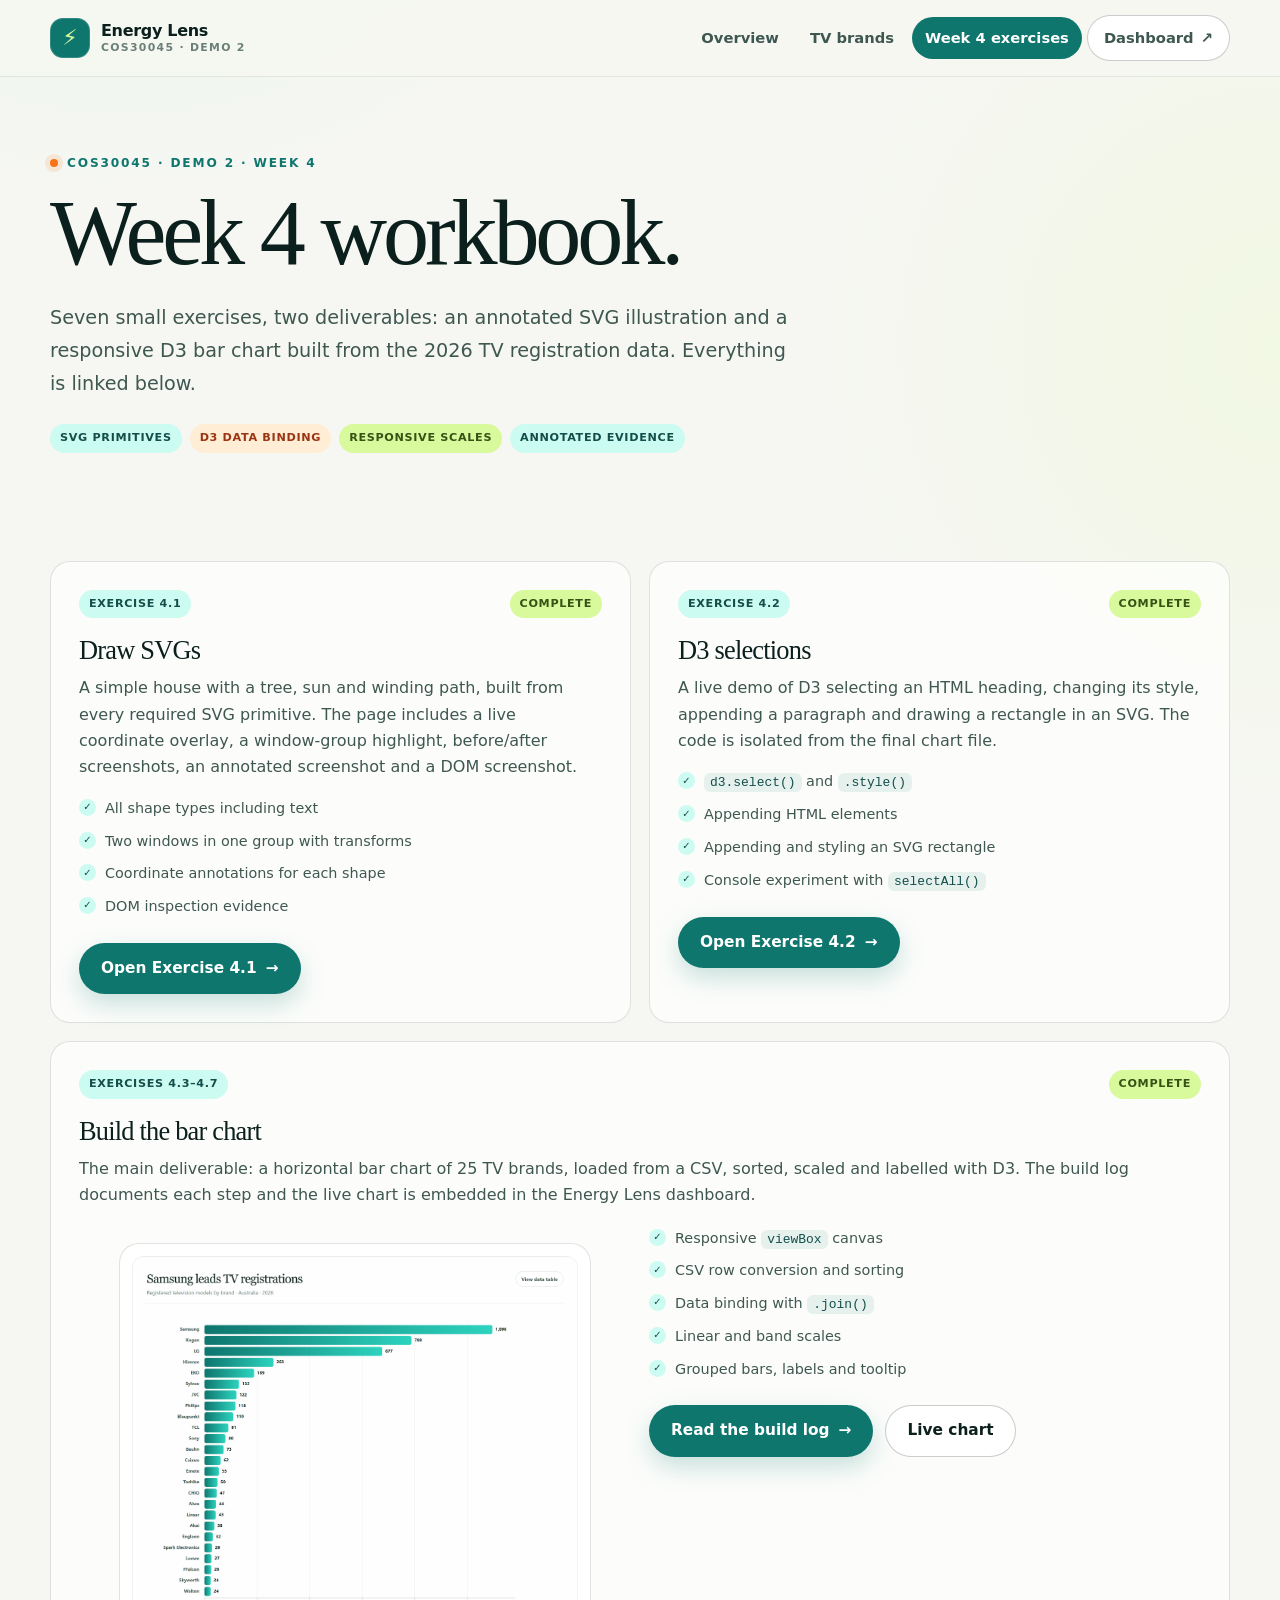
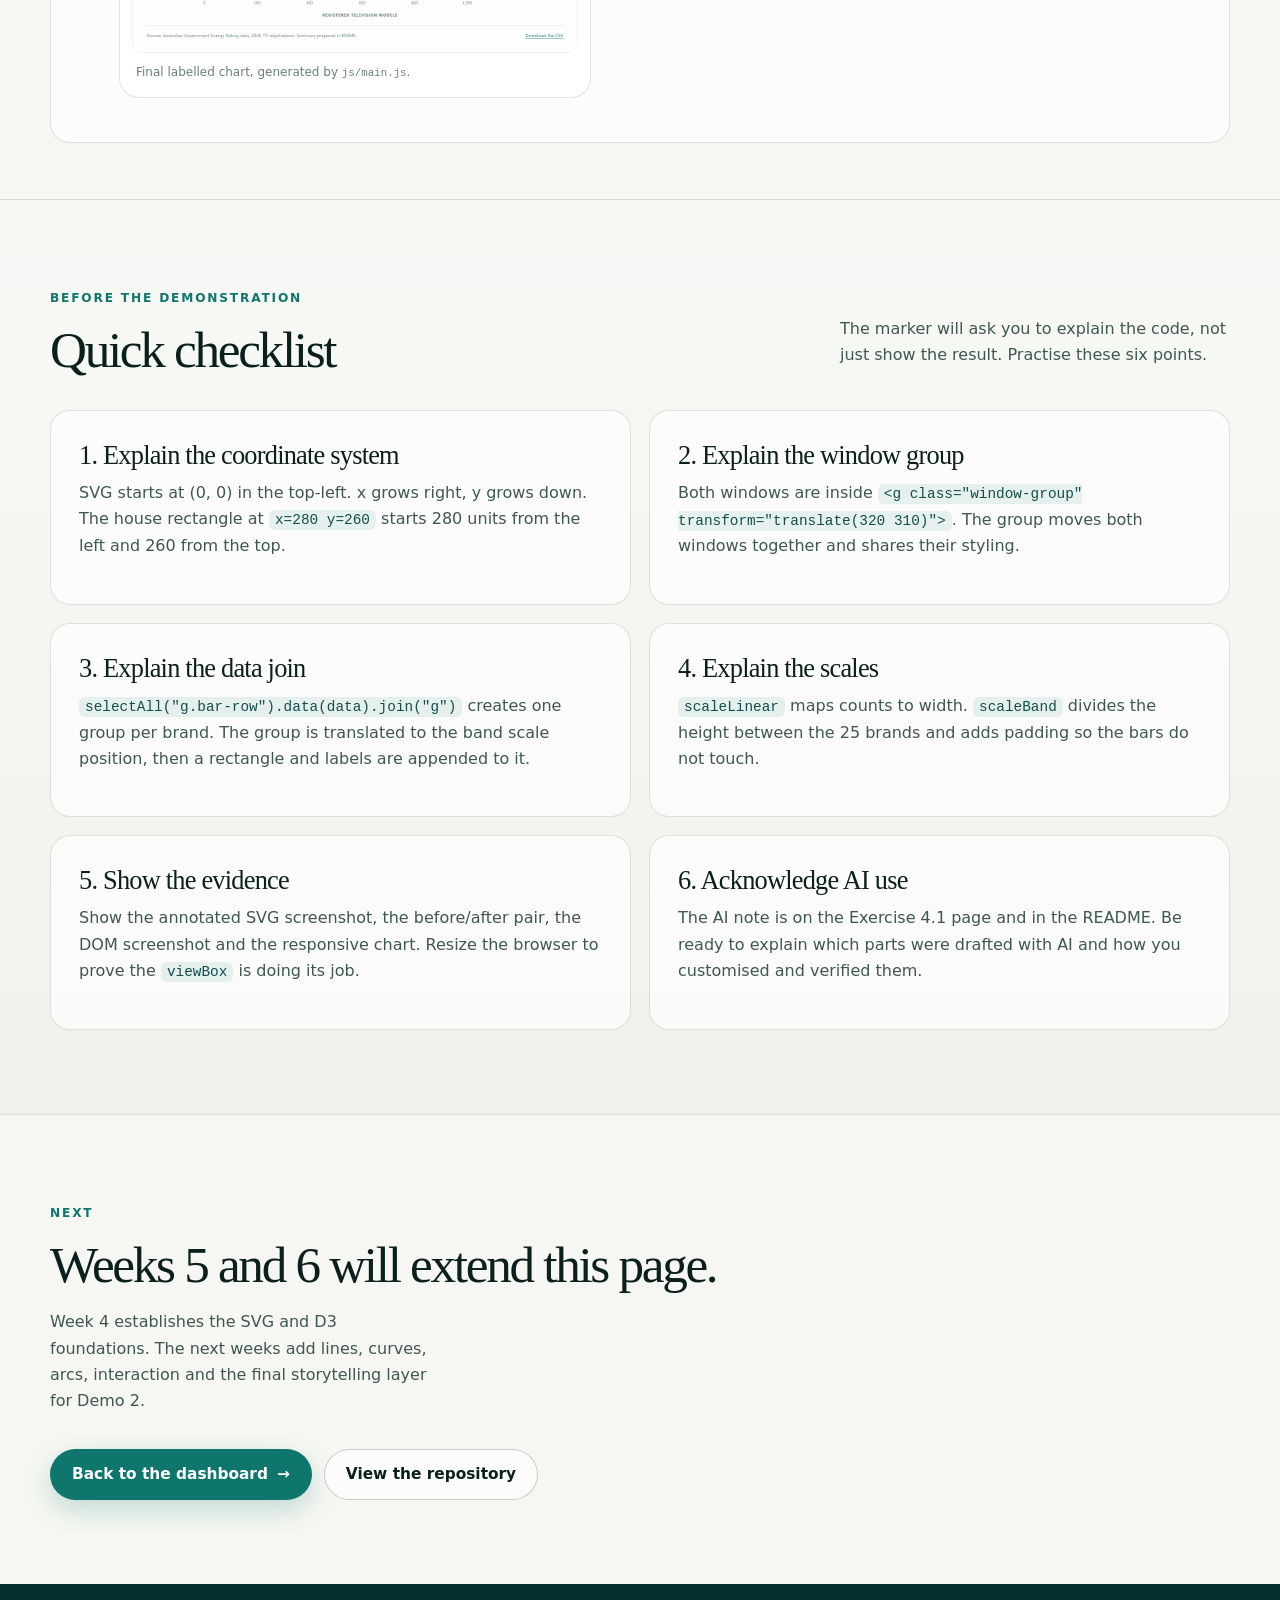
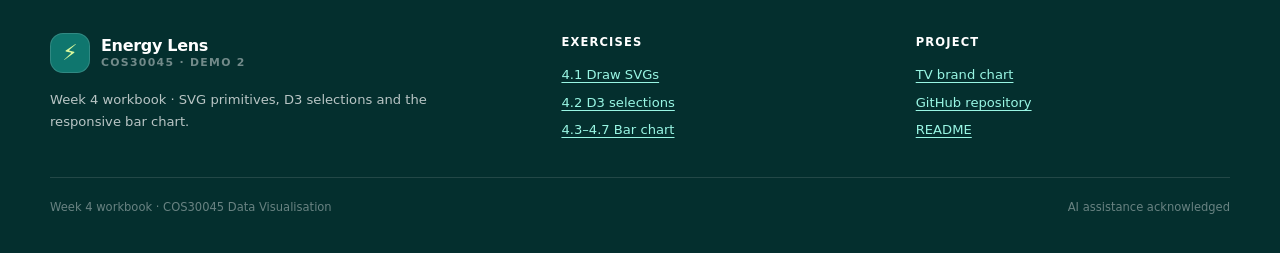
==== exercises/index.html @ c4603242 "Add dashboard, Week 4 workbook hub and documentation" ====
<!DOCTYPE html>
<html lang="en">
<head>
  <meta charset="UTF-8">
  <meta name="viewport" content="width=device-width, initial-scale=1.0">
  <meta name="description" content="Week 4 workbook for COS30045 Demo 2 — SVG drawing, D3 selections, data loading, scales and labels.">
  <title>Week 4 workbook | Energy Lens</title>
  <link rel="stylesheet" href="../style.css">
  <link rel="icon" href="../assets/favicon.svg" type="image/svg+xml">
</head>
<body>
  <a class="skip-link" href="#main">Skip to content</a>

  <header class="site-header">
    <div class="container nav">
      <a class="brand" href="../index.html" aria-label="Energy Lens home">
        <span class="brand-mark" aria-hidden="true">⚡</span>
        <span>
          <span class="brand-name">Energy Lens</span>
          <span class="brand-sub">COS30045 · Demo 2</span>
        </span>
      </a>
      <nav class="nav-links" aria-label="Primary navigation">
        <a href="../index.html#overview">Overview</a>
        <a href="../index.html#brand-chart">TV brands</a>
        <a href="index.html" aria-current="page">Week 4 exercises</a>
        <a class="nav-cta" href="../index.html">Dashboard <span aria-hidden="true">↗</span></a>
      </nav>
    </div>
  </header>

  <main id="main">
    <section class="hub-hero">
      <div class="container">
        <p class="eyebrow"><span class="pulse-dot" aria-hidden="true"></span> COS30045 · Demo 2 · Week 4</p>
        <h1>Week 4 workbook.</h1>
        <p class="lede">
          Seven small exercises, two deliverables: an annotated SVG illustration and a responsive D3
          bar chart built from the 2026 TV registration data. Everything is linked below.
        </p>
        <div class="exercise-meta">
          <span class="tag">SVG primitives</span>
          <span class="tag tag--orange">D3 data binding</span>
          <span class="tag tag--lime">Responsive scales</span>
          <span class="tag">Annotated evidence</span>
        </div>
      </div>
    </section>

    <section class="section-tight">
      <div class="container">
        <div class="hub-grid">
          <article class="hub-card">
            <div class="svg-toolbar" style="margin-bottom: 16px;">
              <span class="tag">Exercise 4.1</span>
              <span class="tag tag--lime">Complete</span>
            </div>
            <h3>Draw SVGs</h3>
            <p>
              A simple house with a tree, sun and winding path, built from every required SVG
              primitive. The page includes a live coordinate overlay, a window-group highlight,
              before/after screenshots, an annotated screenshot and a DOM screenshot.
            </p>
            <ul class="checklist">
              <li>All shape types including text</li>
              <li>Two windows in one group with transforms</li>
              <li>Coordinate annotations for each shape</li>
              <li>DOM inspection evidence</li>
            </ul>
            <div class="hero-actions" style="margin-top: 24px;">
              <a class="button button-primary" href="exercise-4.1.html">Open Exercise 4.1 <span aria-hidden="true">→</span></a>
            </div>
          </article>

          <article class="hub-card">
            <div class="svg-toolbar" style="margin-bottom: 16px;">
              <span class="tag">Exercise 4.2</span>
              <span class="tag tag--lime">Complete</span>
            </div>
            <h3>D3 selections</h3>
            <p>
              A live demo of D3 selecting an HTML heading, changing its style, appending a paragraph
              and drawing a rectangle in an SVG. The code is isolated from the final chart file.
            </p>
            <ul class="checklist">
              <li><code>d3.select()</code> and <code>.style()</code></li>
              <li>Appending HTML elements</li>
              <li>Appending and styling an SVG rectangle</li>
              <li>Console experiment with <code>selectAll()</code></li>
            </ul>
            <div class="hero-actions" style="margin-top: 24px;">
              <a class="button button-primary" href="exercise-4.2.html">Open Exercise 4.2 <span aria-hidden="true">→</span></a>
            </div>
          </article>

          <article class="hub-card" style="grid-column: 1 / -1;">
            <div class="svg-toolbar" style="margin-bottom: 16px;">
              <span class="tag">Exercises 4.3–4.7</span>
              <span class="tag tag--lime">Complete</span>
            </div>
            <h3>Build the bar chart</h3>
            <p>
              The main deliverable: a horizontal bar chart of 25 TV brands, loaded from a CSV,
              sorted, scaled and labelled with D3. The build log documents each step and the live
              chart is embedded in the Energy Lens dashboard.
            </p>
            <div class="image-grid" style="margin-top: 18px;">
              <figure class="image-card">
                <img src="../images/chart-final.png"
                     alt="Final horizontal bar chart of registered TV models by brand.">
                <figcaption>Final labelled chart, generated by <code>js/main.js</code>.</figcaption>
              </figure>
              <div>
                <ul class="checklist">
                  <li>Responsive <code>viewBox</code> canvas</li>
                  <li>CSV row conversion and sorting</li>
                  <li>Data binding with <code>.join()</code></li>
                  <li>Linear and band scales</li>
                  <li>Grouped bars, labels and tooltip</li>
                </ul>
                <div class="hero-actions" style="margin-top: 24px;">
                  <a class="button button-primary" href="exercise-4.3-4.7.html">Read the build log <span aria-hidden="true">→</span></a>
                  <a class="button button-ghost" href="../index.html#brand-chart">Live chart</a>
                </div>
              </div>
            </div>
          </article>
        </div>
      </div>
    </section>

    <section class="section section-alt">
      <div class="container">
        <div class="section-heading">
          <div>
            <p class="section-kicker">Before the demonstration</p>
            <h2>Quick checklist</h2>
          </div>
          <p class="section-lede">
            The marker will ask you to explain the code, not just show the result. Practise these
            six points.
          </p>
        </div>
        <div class="hub-grid">
          <article class="hub-card">
            <h3>1. Explain the coordinate system</h3>
            <p>
              SVG starts at (0, 0) in the top-left. x grows right, y grows down. The house rectangle
              at <code>x=280 y=260</code> starts 280 units from the left and 260 from the top.
            </p>
          </article>
          <article class="hub-card">
            <h3>2. Explain the window group</h3>
            <p>
              Both windows are inside <code>&lt;g class="window-group" transform="translate(320 310)"&gt;</code>.
              The group moves both windows together and shares their styling.
            </p>
          </article>
          <article class="hub-card">
            <h3>3. Explain the data join</h3>
            <p>
              <code>selectAll("g.bar-row").data(data).join("g")</code> creates one group per brand.
              The group is translated to the band scale position, then a rectangle and labels are
              appended to it.
            </p>
          </article>
          <article class="hub-card">
            <h3>4. Explain the scales</h3>
            <p>
              <code>scaleLinear</code> maps counts to width. <code>scaleBand</code> divides the
              height between the 25 brands and adds padding so the bars do not touch.
            </p>
          </article>
          <article class="hub-card">
            <h3>5. Show the evidence</h3>
            <p>
              Show the annotated SVG screenshot, the before/after pair, the DOM screenshot and the
              responsive chart. Resize the browser to prove the <code>viewBox</code> is doing its job.
            </p>
          </article>
          <article class="hub-card">
            <h3>6. Acknowledge AI use</h3>
            <p>
              The AI note is on the Exercise 4.1 page and in the README. Be ready to explain which
              parts were drafted with AI and how you customised and verified them.
            </p>
          </article>
        </div>
      </div>
    </section>

    <section class="section">
      <div class="container">
        <div class="section-heading section-heading--stack">
          <div>
            <p class="section-kicker">Next</p>
            <h2>Weeks 5 and 6 will extend this page.</h2>
          </div>
          <p class="section-lede">
            Week 4 establishes the SVG and D3 foundations. The next weeks add lines, curves, arcs,
            interaction and the final storytelling layer for Demo 2.
          </p>
        </div>
        <div class="hero-actions">
          <a class="button button-primary" href="../index.html">Back to the dashboard <span aria-hidden="true">→</span></a>
          <a class="button button-ghost" href="https://github.com/hung7405/COS30045-Data-Viz-demo-2" target="_blank" rel="noreferrer">View the repository</a>
        </div>
      </div>
    </section>
  </main>

  <footer class="site-footer">
    <div class="container">
      <div class="footer-grid">
        <div>
          <a class="brand" href="../index.html">
            <span class="brand-mark" aria-hidden="true">⚡</span>
            <span>
              <span class="brand-name">Energy Lens</span>
              <span class="brand-sub">COS30045 · Demo 2</span>
            </span>
          </a>
          <p>Week 4 workbook · SVG primitives, D3 selections and the responsive bar chart.</p>
        </div>
        <div>
          <h4>Exercises</h4>
          <ul>
            <li><a href="exercise-4.1.html">4.1 Draw SVGs</a></li>
            <li><a href="exercise-4.2.html">4.2 D3 selections</a></li>
            <li><a href="exercise-4.3-4.7.html">4.3–4.7 Bar chart</a></li>
          </ul>
        </div>
        <div>
          <h4>Project</h4>
          <ul>
            <li><a href="../index.html#brand-chart">TV brand chart</a></li>
            <li><a href="https://github.com/hung7405/COS30045-Data-Viz-demo-2" target="_blank" rel="noreferrer">GitHub repository</a></li>
            <li><a href="../README.md">README</a></li>
          </ul>
        </div>
      </div>
      <div class="footer-bottom">
        <span>Week 4 workbook · COS30045 Data Visualisation</span>
        <span>AI assistance acknowledged</span>
      </div>
    </div>
  </footer>
</body>
</html>
---- style.css ----
/* ============================================================
   COS30045 Data Visualisation — Demo 2
   Shared styles for the Energy Lens site and Week 4 exercises
   ============================================================ */

:root {
  --ink: #0b1f1c;
  --ink-soft: #3f5751;
  --ink-faint: #6b7f79;
  --paper: #f6f7f2;
  --paper-deep: #ecefe6;
  --white: #ffffff;
  --teal-950: #042f2e;
  --teal-900: #134e4a;
  --teal-700: #0f766e;
  --teal-500: #14b8a6;
  --teal-200: #99f6e4;
  --teal-100: #ccfbf1;
  --lime: #d9f99d;
  --lime-deep: #a3e635;
  --orange: #f97316;
  --orange-soft: #ffedd5;
  --sky: #e0f2fe;
  --line: rgba(11, 31, 28, 0.12);
  --line-strong: rgba(11, 31, 28, 0.22);
  --shadow-sm: 0 1px 2px rgba(11, 31, 28, 0.05);
  --shadow-md: 0 14px 40px rgba(11, 31, 28, 0.09);
  --shadow-lg: 0 30px 80px rgba(11, 31, 28, 0.13);
  --radius-sm: 12px;
  --radius-md: 20px;
  --radius-lg: 30px;
  --font-sans: "Segoe UI Variable", "Segoe UI", system-ui, -apple-system, BlinkMacSystemFont, Arial, sans-serif;
  --font-display: Georgia, "Times New Roman", serif;
  --font-mono: "Cascadia Code", "SFMono-Regular", Consolas, "Liberation Mono", monospace;
  --max-width: 1180px;
}

*,
*::before,
*::after {
  box-sizing: border-box;
}

html {
  scroll-behavior: smooth;
  scroll-padding-top: 92px;
}

body {
  margin: 0;
  background:
    radial-gradient(circle at 10% -10%, rgba(20, 184, 166, 0.09), transparent 34rem),
    radial-gradient(circle at 100% 10%, rgba(217, 249, 157, 0.18), transparent 28rem),
    var(--paper);
  color: var(--ink);
  font-family: var(--font-sans);
  font-size: 16px;
  line-height: 1.65;
  -webkit-font-smoothing: antialiased;
  text-rendering: optimizeLegibility;
}

img,
svg {
  max-width: 100%;
}

img {
  height: auto;
}

a {
  color: var(--teal-700);
  text-decoration-thickness: 1px;
  text-underline-offset: 3px;
}

a:hover {
  color: var(--teal-900);
}

button,
input,
select {
  font: inherit;
}

:focus-visible {
  outline: 3px solid var(--orange);
  outline-offset: 3px;
}

.container {
  width: min(var(--max-width), calc(100% - 40px));
  margin-inline: auto;
}

.skip-link {
  position: absolute;
  top: -100px;
  left: 16px;
  z-index: 200;
  padding: 10px 16px;
  border-radius: 999px;
  background: var(--ink);
  color: var(--white);
  text-decoration: none;
}

.skip-link:focus {
  top: 16px;
  color: var(--white);
}

/* ------------------------------------------------------------
   Header and navigation
   ------------------------------------------------------------ */

.site-header {
  position: sticky;
  top: 0;
  z-index: 100;
  border-bottom: 1px solid rgba(11, 31, 28, 0.08);
  background: rgba(246, 247, 242, 0.86);
  backdrop-filter: blur(16px);
  -webkit-backdrop-filter: blur(16px);
}

.nav {
  display: flex;
  min-height: 76px;
  align-items: center;
  justify-content: space-between;
  gap: 24px;
}

.brand {
  display: inline-flex;
  align-items: center;
  gap: 11px;
  color: var(--ink);
  text-decoration: none;
  line-height: 1.05;
}

.brand-mark {
  display: grid;
  width: 40px;
  height: 40px;
  place-items: center;
  border-radius: 13px;
  background: var(--teal-700);
  color: var(--lime);
  font-size: 22px;
  box-shadow: inset 0 0 0 1px rgba(255, 255, 255, 0.14);
}

.brand-name {
  display: block;
  font-weight: 750;
  letter-spacing: -0.02em;
}

.brand-sub {
  display: block;
  margin-top: 2px;
  color: var(--ink-faint);
  font-size: 0.68rem;
  font-weight: 600;
  letter-spacing: 0.12em;
  text-transform: uppercase;
}

.nav-links {
  display: flex;
  align-items: center;
  gap: 5px;
}

.nav-links a {
  padding: 9px 13px;
  border-radius: 999px;
  color: var(--ink-soft);
  font-size: 0.92rem;
  font-weight: 600;
  text-decoration: none;
  transition: background 160ms ease, color 160ms ease;
}

.nav-links a:hover {
  background: rgba(15, 118, 110, 0.08);
  color: var(--teal-900);
}

.nav-links a[aria-current="page"] {
  background: var(--teal-700);
  color: var(--white);
}

.nav-cta {
  display: inline-flex;
  align-items: center;
  gap: 7px;
  padding: 10px 16px !important;
  border: 1px solid var(--line-strong);
  background: var(--white);
}

/* ------------------------------------------------------------
   Typography and shared blocks
   ------------------------------------------------------------ */

.eyebrow,
.section-kicker {
  display: inline-flex;
  align-items: center;
  gap: 9px;
  margin: 0 0 16px;
  color: var(--teal-700);
  font-size: 0.76rem;
  font-weight: 800;
  letter-spacing: 0.15em;
  text-transform: uppercase;
}

.pulse-dot {
  width: 8px;
  height: 8px;
  border-radius: 999px;
  background: var(--orange);
  box-shadow: 0 0 0 5px rgba(249, 115, 22, 0.13);
}

h1,
h2,
h3,
h4,
p {
  margin-top: 0;
}

h1,
h2 {
  font-family: var(--font-display);
  font-weight: 500;
  letter-spacing: -0.045em;
}

h1 {
  margin-bottom: 24px;
  font-size: clamp(3rem, 7.2vw, 6.15rem);
  line-height: 0.97;
}

h1 em {
  color: var(--teal-700);
  font-style: italic;
}

h2 {
  margin-bottom: 18px;
  font-size: clamp(2rem, 4vw, 3.45rem);
  line-height: 1.02;
}

h3 {
  margin-bottom: 8px;
  font-size: 1.24rem;
  line-height: 1.25;
  letter-spacing: -0.02em;
}

.lede {
  max-width: 62ch;
  color: var(--ink-soft);
  font-size: clamp(1.05rem, 1.5vw, 1.22rem);
  line-height: 1.7;
}

.muted {
  color: var(--ink-faint);
}

.section {
  padding: 84px 0;
}

.section-tight {
  padding: 56px 0;
}

.section-alt {
  border-block: 1px solid var(--line);
  background:
    linear-gradient(180deg, rgba(255, 255, 255, 0.62), rgba(255, 255, 255, 0.18)),
    var(--paper-deep);
}

.section-heading {
  display: flex;
  align-items: end;
  justify-content: space-between;
  gap: 40px;
  margin-bottom: 34px;
}

.section-heading h2 {
  max-width: 780px;
  margin-bottom: 0;
}

.section-heading .section-lede {
  max-width: 390px;
  margin: 0 0 7px;
  color: var(--ink-soft);
}

.section-heading--stack {
  display: block;
}

.section-heading--stack .section-lede {
  margin-top: 18px;
}

/* ------------------------------------------------------------
   Buttons and chips
   ------------------------------------------------------------ */

.button {
  display: inline-flex;
  min-height: 48px;
  align-items: center;
  justify-content: center;
  gap: 9px;
  padding: 12px 21px;
  border: 1px solid transparent;
  border-radius: 999px;
  font-size: 0.96rem;
  font-weight: 750;
  text-decoration: none;
  transition: transform 160ms ease, box-shadow 160ms ease, background 160ms ease;
}

.button:hover {
  transform: translateY(-2px);
}

.button-primary {
  background: var(--teal-700);
  color: var(--white);
  box-shadow: 0 10px 26px rgba(15, 118, 110, 0.22);
}

.button-primary:hover {
  background: var(--teal-900);
  color: var(--white);
  box-shadow: 0 14px 32px rgba(15, 118, 110, 0.28);
}

.button-ghost {
  border-color: var(--line-strong);
  background: rgba(255, 255, 255, 0.7);
  color: var(--ink);
}

.button-ghost:hover {
  background: var(--white);
  color: var(--ink);
}

.chip-button {
  display: inline-flex;
  align-items: center;
  gap: 8px;
  padding: 9px 14px;
  border: 1px solid var(--line);
  border-radius: 999px;
  background: var(--white);
  color: var(--ink-soft);
  font-size: 0.82rem;
  font-weight: 750;
  cursor: pointer;
  transition: border-color 160ms ease, color 160ms ease, background 160ms ease;
}

.chip-button:hover {
  border-color: var(--teal-500);
  background: var(--teal-100);
  color: var(--teal-900);
}

.chip-button[aria-pressed="true"] {
  border-color: var(--teal-700);
  background: var(--teal-700);
  color: var(--white);
}

.tag {
  display: inline-flex;
  align-items: center;
  gap: 6px;
  padding: 5px 10px;
  border-radius: 999px;
  background: var(--teal-100);
  color: var(--teal-900);
  font-size: 0.7rem;
  font-weight: 800;
  letter-spacing: 0.06em;
  text-transform: uppercase;
}

.tag--orange {
  background: var(--orange-soft);
  color: #9a3412;
}

.tag--lime {
  background: var(--lime);
  color: #365314;
}

/* ------------------------------------------------------------
   Hero
   ------------------------------------------------------------ */

.hero {
  position: relative;
  overflow: hidden;
  padding: 88px 0 76px;
}

.hero::before {
  position: absolute;
  top: 44px;
  right: -120px;
  width: 430px;
  height: 430px;
  border: 1px solid rgba(15, 118, 110, 0.12);
  border-radius: 50%;
  content: "";
  pointer-events: none;
}

.hero::after {
  position: absolute;
  top: 120px;
  right: -20px;
  width: 230px;
  height: 230px;
  border: 1px solid rgba(249, 115, 22, 0.12);
  border-radius: 50%;
  content: "";
  pointer-events: none;
}

.hero-grid {
  position: relative;
  z-index: 1;
  display: grid;
  grid-template-columns: minmax(0, 1.28fr) minmax(300px, 0.72fr);
  align-items: center;
  gap: clamp(36px, 6vw, 88px);
}

.hero-copy {
  max-width: 640px;
  margin-bottom: 30px;
  color: var(--ink-soft);
  font-size: clamp(1.04rem, 1.5vw, 1.22rem);
  line-height: 1.72;
}

.hero-actions {
  display: flex;
  flex-wrap: wrap;
  gap: 12px;
}

.hero-note {
  margin: 22px 0 0;
  color: var(--ink-faint);
  font-size: 0.82rem;
}

.hero-card {
  position: relative;
  overflow: hidden;
  padding: 30px;
  border-radius: var(--radius-lg);
  background:
    radial-gradient(circle at 100% 0%, rgba(20, 184, 166, 0.22), transparent 55%),
    var(--teal-950);
  color: var(--white);
  box-shadow: var(--shadow-lg);
}

.hero-card::after {
  position: absolute;
  right: -40px;
  bottom: -70px;
  width: 190px;
  height: 190px;
  border: 1px solid rgba(217, 249, 157, 0.18);
  border-radius: 50%;
  content: "";
}

.hero-card-top {
  display: flex;
  align-items: center;
  justify-content: space-between;
  gap: 12px;
  color: rgba(255, 255, 255, 0.62);
  font-size: 0.74rem;
  font-weight: 750;
  letter-spacing: 0.08em;
  text-transform: uppercase;
}

.status-pill {
  display: inline-flex;
  align-items: center;
  gap: 6px;
  padding: 5px 9px;
  border: 1px solid rgba(217, 249, 157, 0.24);
  border-radius: 999px;
  background: rgba(217, 249, 157, 0.1);
  color: var(--lime);
  font-size: 0.62rem;
  letter-spacing: 0.08em;
  white-space: nowrap;
}

.status-pill::before {
  width: 5px;
  height: 5px;
  border-radius: 999px;
  background: var(--lime);
  content: "";
}

.hero-big-number {
  margin: 30px 0 4px;
  color: var(--lime);
  font-family: var(--font-display);
  font-size: clamp(4.3rem, 9vw, 6.4rem);
  font-weight: 500;
  letter-spacing: -0.06em;
  line-height: 0.9;
}

.hero-card p {
  max-width: 30ch;
  margin-bottom: 28px;
  color: rgba(255, 255, 255, 0.72);
}

.mini-stats {
  position: relative;
  z-index: 1;
  display: grid;
  grid-template-columns: repeat(3, 1fr);
  gap: 12px;
  padding-top: 22px;
  border-top: 1px solid rgba(255, 255, 255, 0.14);
}

.mini-stats span {
  display: block;
  color: var(--white);
  font-size: 1.1rem;
  font-weight: 800;
  letter-spacing: -0.03em;
}

.mini-stats small {
  display: block;
  margin-top: 2px;
  color: rgba(255, 255, 255, 0.55);
  font-size: 0.67rem;
  line-height: 1.35;
}

/* ------------------------------------------------------------
   Chart
   ------------------------------------------------------------ */

.chart-card {
  position: relative;
  margin: 0;
  padding: clamp(18px, 3vw, 34px);
  border: 1px solid var(--line);
  border-radius: var(--radius-lg);
  background: rgba(255, 255, 255, 0.82);
  box-shadow: var(--shadow-md);
}

.chart-header {
  display: flex;
  align-items: start;
  justify-content: space-between;
  gap: 24px;
  margin-bottom: 8px;
  padding: 4px 4px 18px;
  border-bottom: 1px solid var(--line);
}

.chart-header h3 {
  margin-bottom: 5px;
  font-family: var(--font-display);
  font-size: clamp(1.45rem, 2.3vw, 2rem);
  font-weight: 500;
  letter-spacing: -0.035em;
}

.chart-header p {
  margin: 0;
  color: var(--ink-faint);
  font-size: 0.86rem;
}

.chart-actions {
  display: flex;
  flex-wrap: wrap;
  justify-content: end;
  gap: 8px;
}

.responsive-svg-container {
  width: 100%;
  max-width: 1200px;
  margin-inline: auto;
}

#chart-container {
  position: relative;
  min-height: 320px;
  padding-top: 6px;
}

#bar-chart {
  display: block;
  width: 100%;
  height: auto;
  overflow: visible;
}

.chart-loading {
  display: grid;
  min-height: 360px;
  place-items: center;
  color: var(--ink-faint);
  font-size: 0.92rem;
}

.chart-loading::before {
  width: 28px;
  height: 28px;
  margin-bottom: 12px;
  border: 2px solid var(--teal-100);
  border-top-color: var(--teal-700);
  border-radius: 50%;
  content: "";
  animation: spin 800ms linear infinite;
}

.chart-error {
  padding: 24px;
  border: 1px solid #fecaca;
  border-radius: var(--radius-sm);
  background: #fef2f2;
  color: #991b1b;
}

@keyframes spin {
  to {
    transform: rotate(360deg);
  }
}

.chart-card figcaption {
  display: flex;
  flex-wrap: wrap;
  justify-content: space-between;
  gap: 8px 24px;
  margin-top: 4px;
  padding: 16px 4px 2px;
  border-top: 1px solid var(--line);
  color: var(--ink-faint);
  font-size: 0.76rem;
}

.chart-tooltip {
  position: absolute;
  z-index: 20;
  max-width: 230px;
  padding: 10px 12px;
  border: 1px solid rgba(11, 31, 28, 0.08);
  border-radius: 10px;
  background: var(--ink);
  color: var(--white);
  box-shadow: var(--shadow-md);
  font-size: 0.78rem;
  line-height: 1.45;
  opacity: 0;
  pointer-events: none;
  transform: translateY(-6px);
  transition: opacity 120ms ease, transform 120ms ease;
}

.chart-tooltip.is-visible {
  opacity: 1;
  transform: translateY(0);
}

.chart-tooltip strong {
  color: var(--lime);
}

/* D3-generated SVG styles */

.axis text {
  fill: var(--ink-faint);
  font-family: var(--font-sans);
  font-size: 11px;
}

.axis .domain {
  stroke: var(--line-strong);
}

.axis .tick line {
  stroke: var(--line-strong);
}

.grid line {
  stroke: rgba(11, 31, 28, 0.08);
  shape-rendering: crispEdges;
}

.grid .domain {
  display: none;
}

.axis-label {
  fill: var(--ink-faint);
  font-family: var(--font-sans);
  font-size: 11px;
  font-weight: 700;
  letter-spacing: 0.08em;
  text-transform: uppercase;
}

.bar-row .bar {
  fill: url(#barGradient);
  transition: opacity 160ms ease, filter 160ms ease;
}

.bar-row .bar:hover,
.bar-row.is-active .bar {
  filter: brightness(1.12) saturate(1.08);
}

.bar-row .bar-label {
  fill: var(--ink-soft);
  font-family: var(--font-sans);
  font-size: 12px;
  font-weight: 650;
}

.bar-row .bar-value {
  fill: var(--ink);
  font-family: var(--font-sans);
  font-size: 11.5px;
  font-weight: 750;
}

.bar-row.is-active .bar-label,
.bar-row.is-active .bar-value {
  fill: var(--teal-900);
}

/* Data table */

.data-table-wrap {
  margin-top: 18px;
  padding: 4px;
  border-top: 1px solid var(--line);
}

.data-table-wrap h4 {
  margin: 16px 4px 10px;
  font-size: 0.85rem;
  letter-spacing: 0.06em;
  text-transform: uppercase;
}

.table-scroll {
  overflow-x: auto;
}

.data-table {
  width: 100%;
  border-collapse: collapse;
  font-size: 0.85rem;
}

.data-table th,
.data-table td {
  padding: 9px 12px;
  border-bottom: 1px solid var(--line);
  text-align: left;
  white-space: nowrap;
}

.data-table th {
  color: var(--ink-faint);
  font-size: 0.7rem;
  letter-spacing: 0.08em;
  text-transform: uppercase;
}

.data-table td:nth-child(2),
.data-table td:nth-child(3),
.data-table th:nth-child(2),
.data-table th:nth-child(3) {
  text-align: right;
}

.data-table tbody tr:hover {
  background: rgba(20, 184, 166, 0.06);
}

/* Insight cards */

.insight-grid {
  display: grid;
  grid-template-columns: repeat(3, 1fr);
  gap: 16px;
  margin-top: 22px;
}

.insight-card {
  padding: 22px;
  border: 1px solid var(--line);
  border-radius: var(--radius-md);
  background: rgba(255, 255, 255, 0.58);
}

.insight-card .insight-number {
  display: block;
  margin-bottom: 8px;
  color: var(--teal-700);
  font-family: var(--font-display);
  font-size: 2rem;
  letter-spacing: -0.05em;
  line-height: 1;
}

.insight-card p {
  margin: 0;
  color: var(--ink-soft);
  font-size: 0.9rem;
}

.insight-card strong {
  color: var(--ink);
}

/* ------------------------------------------------------------
   Method
   ------------------------------------------------------------ */

.method-grid {
  display: grid;
  grid-template-columns: minmax(0, 0.95fr) minmax(0, 1.05fr);
  align-items: start;
  gap: clamp(34px, 6vw, 80px);
}

.process-list {
  margin: 28px 0 0;
  padding: 0;
  list-style: none;
  counter-reset: process;
}

.process-list li {
  position: relative;
  padding: 0 0 22px 48px;
  color: var(--ink-soft);
  counter-increment: process;
}

.process-list li::before {
  position: absolute;
  top: 0;
  left: 0;
  display: grid;
  width: 32px;
  height: 32px;
  place-items: center;
  border: 1px solid rgba(15, 118, 110, 0.2);
  border-radius: 999px;
  background: var(--white);
  color: var(--teal-700);
  content: counter(process, decimal-leading-zero);
  font-size: 0.66rem;
  font-weight: 800;
}

.process-list li::after {
  position: absolute;
  top: 36px;
  bottom: 6px;
  left: 15px;
  width: 1px;
  background: var(--line);
  content: "";
}

.process-list li:last-child {
  padding-bottom: 0;
}

.process-list li:last-child::after {
  display: none;
}

.process-list strong {
  display: block;
  margin-bottom: 2px;
  color: var(--ink);
}

.code-card {
  overflow: hidden;
  border: 1px solid rgba(11, 31, 28, 0.14);
  border-radius: var(--radius-md);
  background: #0a201d;
  box-shadow: var(--shadow-md);
}

.code-card-top {
  display: flex;
  align-items: center;
  justify-content: space-between;
  gap: 12px;
  padding: 12px 16px;
  border-bottom: 1px solid rgba(255, 255, 255, 0.08);
  color: rgba(255, 255, 255, 0.52);
  font-size: 0.68rem;
  font-weight: 700;
  letter-spacing: 0.09em;
  text-transform: uppercase;
}

.code-dots {
  display: inline-flex;
  gap: 5px;
}

.code-dots i {
  width: 7px;
  height: 7px;
  border-radius: 999px;
  background: rgba(255, 255, 255, 0.18);
}

.code-dots i:first-child {
  background: #fb7185;
}

.code-dots i:nth-child(2) {
  background: #fbbf24;
}

.code-dots i:nth-child(3) {
  background: #4ade80;
}

pre {
  margin: 0;
  overflow-x: auto;
  padding: 20px;
  color: #d7f5ea;
  font-family: var(--font-mono);
  font-size: 0.78rem;
  line-height: 1.7;
  tab-size: 2;
}

code {
  font-family: var(--font-mono);
  font-size: 0.9em;
}

p code,
li code,
td code {
  padding: 2px 6px;
  border-radius: 6px;
  background: rgba(15, 118, 110, 0.09);
  color: var(--teal-900);
}

.code-keyword {
  color: #f9a8d4;
}

.code-function {
  color: #fde68a;
}

.code-string {
  color: #bef264;
}

.code-comment {
  color: #7c9d94;
}

.code-number {
  color: #fdba74;
}

/* ------------------------------------------------------------
   Exercise cards
   ------------------------------------------------------------ */

.exercise-grid {
  display: grid;
  grid-template-columns: repeat(3, 1fr);
  gap: 18px;
}

.exercise-card {
  position: relative;
  display: flex;
  min-height: 100%;
  flex-direction: column;
  padding: 26px;
  border: 1px solid var(--line);
  border-radius: var(--radius-md);
  background: rgba(255, 255, 255, 0.66);
  text-decoration: none;
  transition: transform 180ms ease, box-shadow 180ms ease, border-color 180ms ease;
}

.exercise-card:hover {
  border-color: rgba(15, 118, 110, 0.32);
  box-shadow: var(--shadow-md);
  color: inherit;
  transform: translateY(-4px);
}

.exercise-card .exercise-number {
  display: inline-grid;
  width: 38px;
  height: 38px;
  margin-bottom: 22px;
  place-items: center;
  border-radius: 12px;
  background: var(--teal-100);
  color: var(--teal-900);
  font-family: var(--font-mono);
  font-size: 0.72rem;
  font-weight: 800;
}

.exercise-card h3 {
  margin-bottom: 8px;
  font-family: var(--font-display);
  font-size: 1.5rem;
  font-weight: 500;
  letter-spacing: -0.03em;
}

.exercise-card p {
  flex: 1;
  margin-bottom: 22px;
  color: var(--ink-soft);
  font-size: 0.9rem;
}

.exercise-card .card-link {
  display: inline-flex;
  align-items: center;
  gap: 7px;
  color: var(--teal-700);
  font-size: 0.84rem;
  font-weight: 800;
}

.exercise-card .card-link::after {
  content: "→";
  transition: transform 160ms ease;
}

.exercise-card:hover .card-link::after {
  transform: translateX(4px);
}

/* ------------------------------------------------------------
   Footer
   ------------------------------------------------------------ */

.site-footer {
  padding: 48px 0 36px;
  border-top: 1px solid var(--line);
  background: var(--teal-950);
  color: rgba(255, 255, 255, 0.72);
}

.footer-grid {
  display: grid;
  grid-template-columns: 1.2fr 0.8fr 0.8fr;
  gap: 40px;
}

.site-footer .brand {
  margin-bottom: 16px;
  color: var(--white);
}

.site-footer .brand-sub {
  color: rgba(255, 255, 255, 0.44);
}

.site-footer p {
  max-width: 46ch;
  margin-bottom: 0;
  font-size: 0.82rem;
}

.site-footer h4 {
  margin-bottom: 12px;
  color: var(--white);
  font-size: 0.72rem;
  letter-spacing: 0.1em;
  text-transform: uppercase;
}

.site-footer ul {
  margin: 0;
  padding: 0;
  list-style: none;
  font-size: 0.82rem;
}

.site-footer li + li {
  margin-top: 6px;
}

.site-footer a {
  color: var(--teal-200);
}

.site-footer a:hover {
  color: var(--lime);
}

.footer-bottom {
  display: flex;
  flex-wrap: wrap;
  justify-content: space-between;
  gap: 12px;
  margin-top: 36px;
  padding-top: 20px;
  border-top: 1px solid rgba(255, 255, 255, 0.12);
  color: rgba(255, 255, 255, 0.4);
  font-size: 0.72rem;
}

/* ------------------------------------------------------------
   Exercise page shared styles
   ------------------------------------------------------------ */

.exercise-hero {
  padding: 66px 0 48px;
}

.exercise-hero h1 {
  max-width: 900px;
  font-size: clamp(2.8rem, 6vw, 5.3rem);
}

.exercise-hero .lede {
  max-width: 760px;
}

.exercise-meta {
  display: flex;
  flex-wrap: wrap;
  gap: 8px;
  margin-top: 24px;
}

.exercise-layout {
  display: grid;
  grid-template-columns: minmax(0, 1fr) 270px;
  align-items: start;
  gap: 54px;
}

.exercise-content {
  min-width: 0;
}

.exercise-aside {
  position: sticky;
  top: 100px;
  padding: 22px;
  border: 1px solid var(--line);
  border-radius: var(--radius-md);
  background: rgba(255, 255, 255, 0.66);
}

.exercise-aside h3 {
  margin-bottom: 12px;
  font-size: 0.74rem;
  letter-spacing: 0.1em;
  text-transform: uppercase;
}

.exercise-aside ol {
  margin: 0;
  padding-left: 18px;
  color: var(--ink-soft);
  font-size: 0.82rem;
}

.exercise-aside li + li {
  margin-top: 8px;
}

.exercise-aside a {
  color: var(--ink-soft);
  text-decoration: none;
}

.exercise-aside a:hover {
  color: var(--teal-700);
}

.exercise-section {
  margin-bottom: 64px;
  scroll-margin-top: 100px;
}

.exercise-section > h2 {
  margin-bottom: 18px;
  font-size: clamp(1.7rem, 3vw, 2.45rem);
}

.exercise-section > h3 {
  margin-top: 32px;
}

.exercise-section p {
  max-width: 72ch;
  color: var(--ink-soft);
}

.step-label {
  display: inline-flex;
  align-items: center;
  gap: 8px;
  margin-bottom: 10px;
  color: var(--orange);
  font-size: 0.7rem;
  font-weight: 800;
  letter-spacing: 0.1em;
  text-transform: uppercase;
}

.note {
  padding: 18px 20px;
  border: 1px solid rgba(15, 118, 110, 0.2);
  border-left: 4px solid var(--teal-500);
  border-radius: 0 var(--radius-sm) var(--radius-sm) 0;
  background: rgba(204, 251, 241, 0.36);
  color: var(--ink-soft);
  font-size: 0.88rem;
}

.note strong {
  color: var(--ink);
}

.note--orange {
  border-color: rgba(249, 115, 22, 0.24);
  border-left-color: var(--orange);
  background: rgba(255, 237, 213, 0.42);
}

.svg-frame {
  position: relative;
  overflow: hidden;
  padding: 18px;
  border: 1px solid var(--line);
  border-radius: var(--radius-lg);
  background:
    linear-gradient(45deg, rgba(11, 31, 28, 0.025) 25%, transparent 25%, transparent 75%, rgba(11, 31, 28, 0.025) 75%),
    linear-gradient(45deg, rgba(11, 31, 28, 0.025) 25%, transparent 25%, transparent 75%, rgba(11, 31, 28, 0.025) 75%);
  background-position: 0 0, 10px 10px;
  background-size: 20px 20px;
  box-shadow: var(--shadow-md);
}

.svg-frame svg {
  display: block;
  width: 100%;
  height: auto;
  border-radius: calc(var(--radius-lg) - 12px);
}

.svg-toolbar {
  display: flex;
  flex-wrap: wrap;
  align-items: center;
  justify-content: space-between;
  gap: 12px;
  margin-bottom: 14px;
}

.svg-toolbar p {
  margin: 0;
  color: var(--ink-faint);
  font-size: 0.78rem;
}

.legend {
  display: flex;
  flex-wrap: wrap;
  gap: 7px;
  margin-top: 16px;
}

.legend span {
  padding: 5px 10px;
  border: 1px solid var(--line);
  border-radius: 999px;
  background: rgba(255, 255, 255, 0.7);
  color: var(--ink-soft);
  font-family: var(--font-mono);
  font-size: 0.68rem;
}

/* SVG house styles */

.house-svg {
  background: #e0f2fe;
}

.house-svg .window-pane {
  fill: #bae6fd;
  stroke: #7c2d12;
  stroke-width: 3;
}

.house-svg .window-mullion {
  stroke: #7c2d12;
  stroke-width: 2;
}

.house-svg .window-group {
  transition: filter 220ms ease;
}

.house-svg.show-window-highlight .window-group {
  filter: drop-shadow(0 0 8px rgba(249, 115, 22, 0.95));
}

.house-svg.show-window-highlight .window-pane {
  fill: #fde68a;
  stroke: #f97316;
  stroke-width: 5;
}

.house-svg .annotation-layer {
  display: none;
}

.house-svg.show-annotations .annotation-layer {
  display: inline;
}

.house-svg .coordinate-grid line {
  stroke: #0f766e;
  stroke-width: 0.8;
  stroke-dasharray: 4 6;
  opacity: 0.18;
}

.house-svg .coordinate-grid text {
  fill: #0f766e;
  font-family: var(--font-mono);
  font-size: 9px;
  opacity: 0.7;
}

.house-svg .callout-leader {
  fill: none;
  stroke: #ea580c;
  stroke-width: 1.5;
  stroke-dasharray: 4 3;
}

.house-svg .callout-point {
  fill: #f97316;
  stroke: #ffffff;
  stroke-width: 1.5;
}

.house-svg .callout-box {
  fill: rgba(255, 255, 255, 0.94);
  stroke: #0f766e;
  stroke-width: 1.1;
  rx: 5;
}

.house-svg .callout-text {
  fill: #0b1f1c;
  font-family: var(--font-mono);
  font-size: 10.5px;
}

.house-svg .callout-title {
  fill: #0f766e;
  font-family: var(--font-sans);
  font-size: 10px;
  font-weight: 800;
  letter-spacing: 0.06em;
  text-transform: uppercase;
}

.house-svg .callout-dash {
  fill: none;
  stroke: #0f766e;
  stroke-width: 1.2;
  stroke-dasharray: 6 4;
  opacity: 0.8;
}

.screenshot {
  display: block;
  width: 100%;
  margin: 0;
  border: 1px solid var(--line);
  border-radius: var(--radius-md);
  background: var(--white);
  box-shadow: var(--shadow-md);
}

.screenshot-caption {
  margin-top: 10px;
  color: var(--ink-faint);
  font-size: 0.76rem;
}

.image-grid {
  display: grid;
  grid-template-columns: repeat(2, minmax(0, 1fr));
  gap: 18px;
}

.image-card {
  padding: 12px;
  border: 1px solid var(--line);
  border-radius: var(--radius-md);
  background: rgba(255, 255, 255, 0.7);
}

.image-card img {
  display: block;
  width: 100%;
  border-radius: 12px;
}

.image-card figcaption {
  padding: 10px 4px 2px;
  color: var(--ink-faint);
  font-size: 0.75rem;
}

.shape-table {
  width: 100%;
  border-collapse: collapse;
  margin-top: 20px;
  font-size: 0.82rem;
}

.shape-table th,
.shape-table td {
  padding: 10px 12px;
  border-bottom: 1px solid var(--line);
  text-align: left;
  vertical-align: top;
}

.shape-table th {
  color: var(--ink-faint);
  font-size: 0.68rem;
  letter-spacing: 0.08em;
  text-transform: uppercase;
}

.shape-table td:first-child {
  color: var(--teal-900);
  font-family: var(--font-mono);
  font-size: 0.76rem;
  white-space: nowrap;
}

.shape-table code {
  padding: 0;
  background: none;
  font-size: 0.76rem;
}

/* Exercise 4.2 demo */

.demo-panel {
  padding: clamp(22px, 4vw, 38px);
  border: 1px solid var(--line);
  border-radius: var(--radius-lg);
  background: var(--white);
  box-shadow: var(--shadow-md);
}

.demo-panel h2 {
  margin-bottom: 12px;
  font-size: clamp(1.8rem, 3vw, 2.4rem);
}

.demo-panel p {
  color: var(--ink-soft);
}

.demo-container {
  margin: 24px 0;
  padding: 20px;
  border: 1px dashed var(--line-strong);
  border-radius: var(--radius-sm);
  background: var(--paper);
}

.demo-svg-wrap {
  overflow: hidden;
  border: 1px solid var(--line);
  border-radius: var(--radius-sm);
  background: #f8fafc;
}

.demo-svg-wrap svg {
  display: block;
  width: 100%;
  max-width: 620px;
  height: auto;
  margin-inline: auto;
}

/* Week 4 hub */

.hub-hero {
  padding: 72px 0 52px;
}

.hub-hero h1 {
  max-width: 900px;
}

.hub-grid {
  display: grid;
  grid-template-columns: repeat(2, minmax(0, 1fr));
  gap: 18px;
}

.hub-card {
  padding: 28px;
  border: 1px solid var(--line);
  border-radius: var(--radius-md);
  background: rgba(255, 255, 255, 0.68);
}

.hub-card h3 {
  font-family: var(--font-display);
  font-size: 1.65rem;
  font-weight: 500;
  letter-spacing: -0.03em;
}

.hub-card p {
  color: var(--ink-soft);
}

.checklist {
  margin: 0;
  padding: 0;
  list-style: none;
}

.checklist li {
  position: relative;
  padding-left: 26px;
  color: var(--ink-soft);
  font-size: 0.9rem;
}

.checklist li + li {
  margin-top: 9px;
}

.checklist li::before {
  position: absolute;
  top: 2px;
  left: 0;
  display: grid;
  width: 17px;
  height: 17px;
  place-items: center;
  border-radius: 999px;
  background: var(--teal-100);
  color: var(--teal-900);
  content: "✓";
  font-size: 0.62rem;
  font-weight: 900;
}

/* ------------------------------------------------------------
   Responsive
   ------------------------------------------------------------ */

@media (max-width: 1000px) {
  .hero-grid,
  .method-grid {
    grid-template-columns: 1fr;
  }

  .hero-card {
    max-width: 560px;
  }

  .exercise-layout {
    grid-template-columns: 1fr;
    gap: 34px;
  }

  .exercise-aside {
    position: static;
    order: -1;
  }

  .exercise-aside ol {
    columns: 2;
    column-gap: 28px;
  }

  .footer-grid {
    grid-template-columns: 1fr 1fr;
  }
}

@media (max-width: 760px) {
  .container {
    width: min(var(--max-width), calc(100% - 28px));
  }

  .nav {
    min-height: 68px;
  }

  .nav-links a:not(.nav-cta) {
    display: none;
  }

  .hero {
    padding: 60px 0 50px;
  }

  .section {
    padding: 62px 0;
  }

  .section-heading {
    display: block;
  }

  .section-heading .section-lede {
    margin-top: 16px;
  }

  .insight-grid,
  .exercise-grid,
  .image-grid,
  .hub-grid {
    grid-template-columns: 1fr;
  }

  .chart-header {
    display: block;
  }

  .chart-actions {
    justify-content: start;
    margin-top: 14px;
  }

  .footer-grid {
    grid-template-columns: 1fr;
    gap: 26px;
  }

  .exercise-aside ol {
    columns: 1;
  }

  .shape-table {
    display: block;
    overflow-x: auto;
  }
}

@media (prefers-reduced-motion: reduce) {
  *,
  *::before,
  *::after {
    scroll-behavior: auto !important;
    transition-duration: 0.01ms !important;
    animation-duration: 0.01ms !important;
    animation-iteration-count: 1 !important;
  }
}
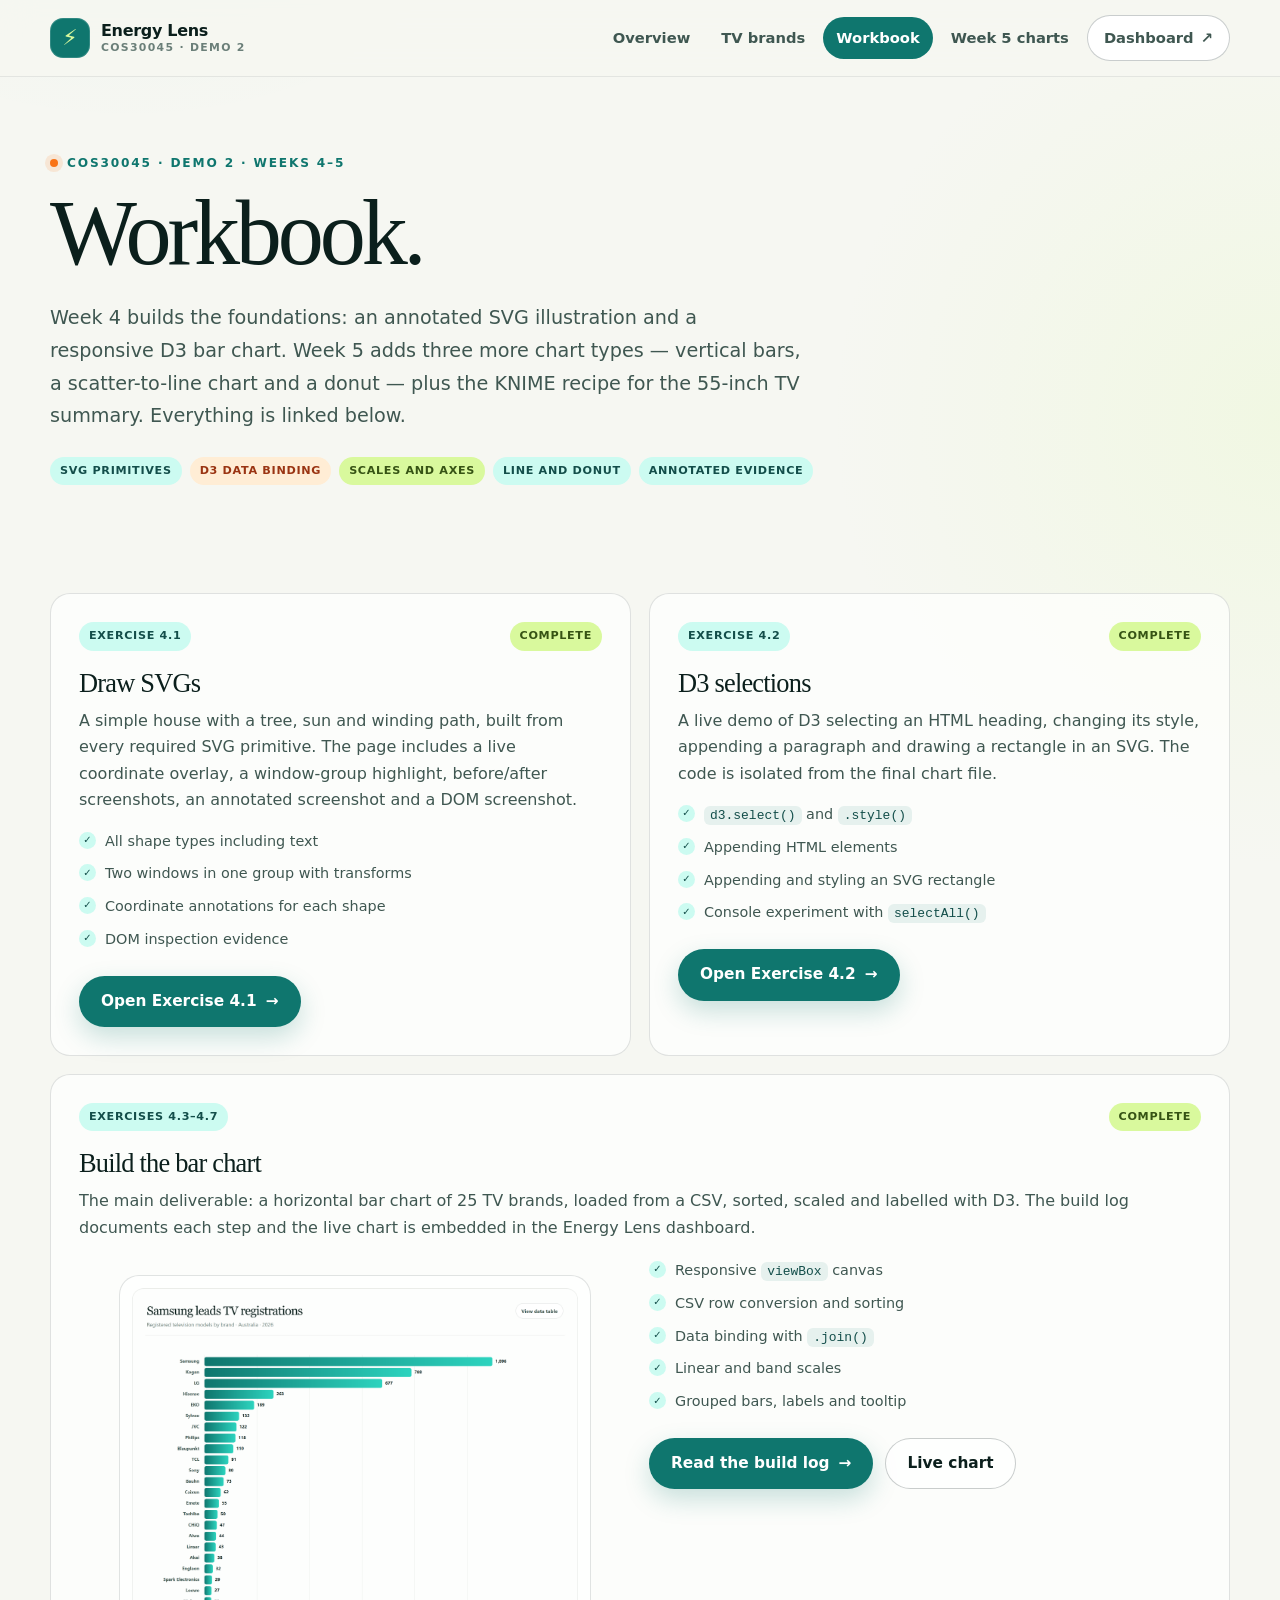
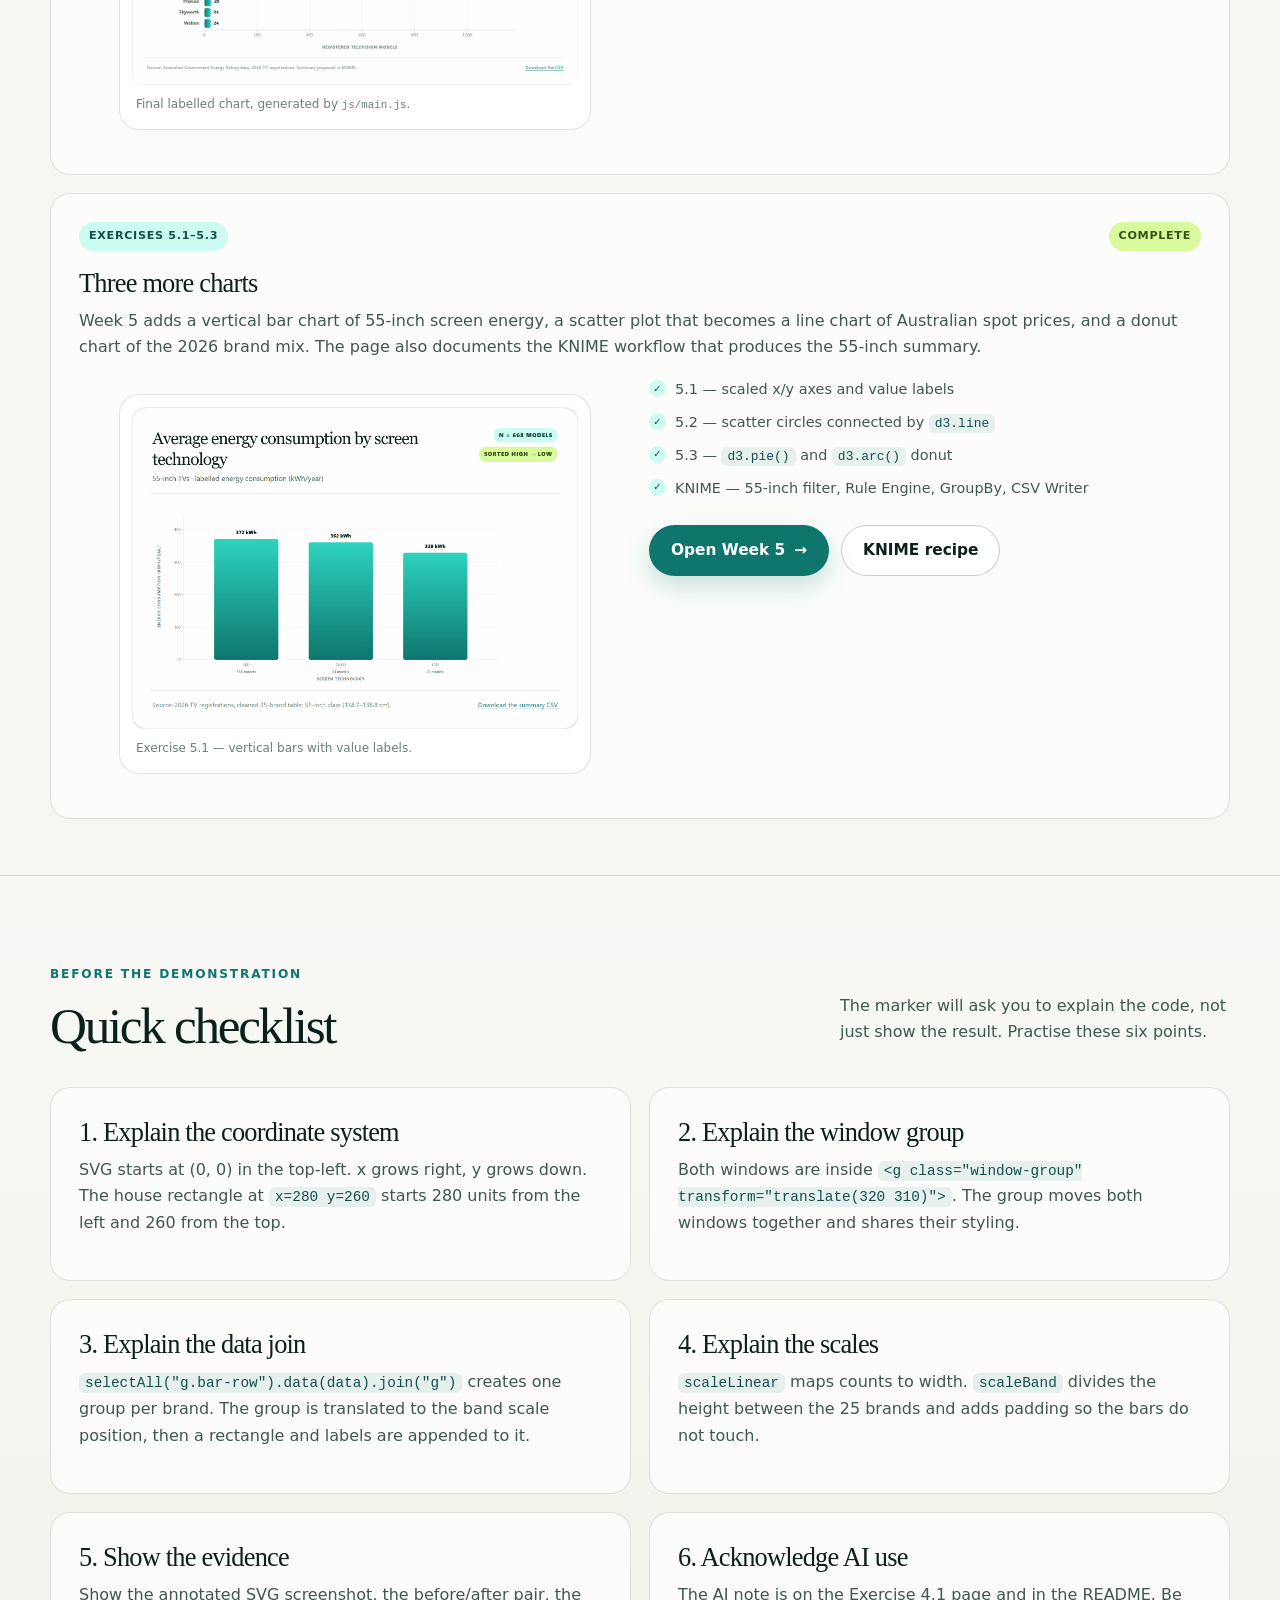
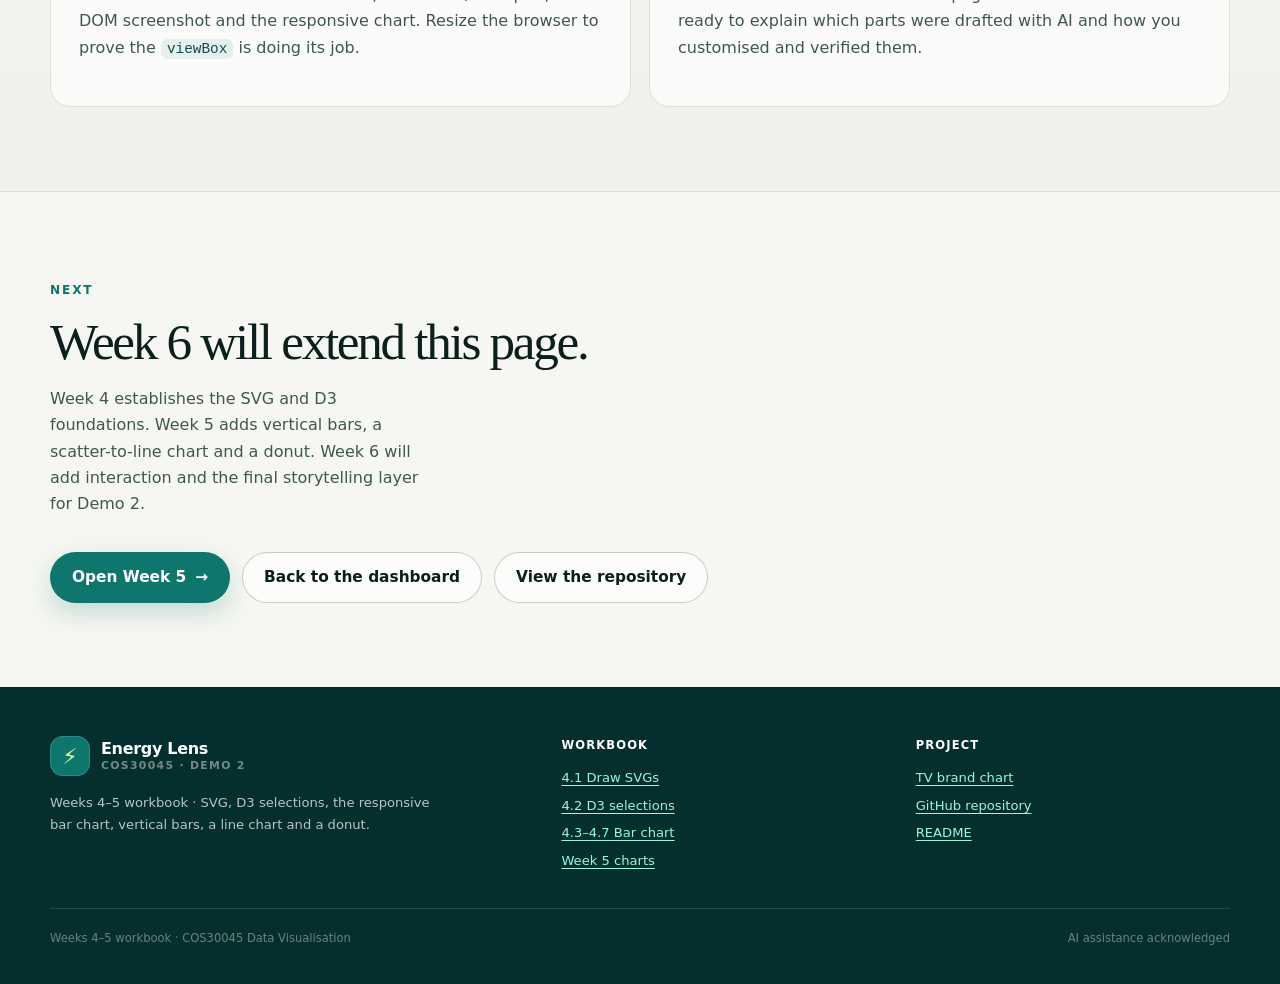
==== commit 4faef57e: "Add Week 5 multi-chart workbook and KNIME recipe" ====
--- a/exercises/index.html
+++ b/exercises/index.html
@@ -3,8 +3,8 @@
 <head>
   <meta charset="UTF-8">
   <meta name="viewport" content="width=device-width, initial-scale=1.0">
-  <meta name="description" content="Week 4 workbook for COS30045 Demo 2 — SVG drawing, D3 selections, data loading, scales and labels.">
-  <title>Week 4 workbook | Energy Lens</title>
+  <meta name="description" content="Workbook for COS30045 Demo 2 — Week 4 SVG and D3 bar chart exercises, plus Week 5 vertical bars, scatter-to-line and donut charts.">
+  <title>Weeks 4–5 workbook | Energy Lens</title>
   <link rel="stylesheet" href="../style.css">
   <link rel="icon" href="../assets/favicon.svg" type="image/svg+xml">
 </head>
@@ -23,7 +23,8 @@
       <nav class="nav-links" aria-label="Primary navigation">
         <a href="../index.html#overview">Overview</a>
         <a href="../index.html#brand-chart">TV brands</a>
-        <a href="index.html" aria-current="page">Week 4 exercises</a>
+        <a href="index.html" aria-current="page">Workbook</a>
+        <a href="exercise-5.html">Week 5 charts</a>
         <a class="nav-cta" href="../index.html">Dashboard <span aria-hidden="true">↗</span></a>
       </nav>
     </div>
@@ -32,16 +33,18 @@
   <main id="main">
     <section class="hub-hero">
       <div class="container">
-        <p class="eyebrow"><span class="pulse-dot" aria-hidden="true"></span> COS30045 · Demo 2 · Week 4</p>
-        <h1>Week 4 workbook.</h1>
+        <p class="eyebrow"><span class="pulse-dot" aria-hidden="true"></span> COS30045 · Demo 2 · Weeks 4–5</p>
+        <h1>Workbook.</h1>
         <p class="lede">
-          Seven small exercises, two deliverables: an annotated SVG illustration and a responsive D3
-          bar chart built from the 2026 TV registration data. Everything is linked below.
+          Week 4 builds the foundations: an annotated SVG illustration and a responsive D3 bar
+          chart. Week 5 adds three more chart types — vertical bars, a scatter-to-line chart and a
+          donut — plus the KNIME recipe for the 55-inch TV summary. Everything is linked below.
         </p>
         <div class="exercise-meta">
           <span class="tag">SVG primitives</span>
           <span class="tag tag--orange">D3 data binding</span>
-          <span class="tag tag--lime">Responsive scales</span>
+          <span class="tag tag--lime">Scales and axes</span>
+          <span class="tag">Line and donut</span>
           <span class="tag">Annotated evidence</span>
         </div>
       </div>
@@ -51,7 +54,7 @@
       <div class="container">
         <div class="hub-grid">
           <article class="hub-card">
-            <div class="svg-toolbar" style="margin-bottom: 16px;">
+            <div class="svg-toolbar svg-toolbar--spaced">
               <span class="tag">Exercise 4.1</span>
               <span class="tag tag--lime">Complete</span>
             </div>
@@ -67,13 +70,13 @@
               <li>Coordinate annotations for each shape</li>
               <li>DOM inspection evidence</li>
             </ul>
-            <div class="hero-actions" style="margin-top: 24px;">
+            <div class="hero-actions hero-actions--spaced">
               <a class="button button-primary" href="exercise-4.1.html">Open Exercise 4.1 <span aria-hidden="true">→</span></a>
             </div>
           </article>
 
           <article class="hub-card">
-            <div class="svg-toolbar" style="margin-bottom: 16px;">
+            <div class="svg-toolbar svg-toolbar--spaced">
               <span class="tag">Exercise 4.2</span>
               <span class="tag tag--lime">Complete</span>
             </div>
@@ -88,13 +91,13 @@
               <li>Appending and styling an SVG rectangle</li>
               <li>Console experiment with <code>selectAll()</code></li>
             </ul>
-            <div class="hero-actions" style="margin-top: 24px;">
+            <div class="hero-actions hero-actions--spaced">
               <a class="button button-primary" href="exercise-4.2.html">Open Exercise 4.2 <span aria-hidden="true">→</span></a>
             </div>
           </article>
 
-          <article class="hub-card" style="grid-column: 1 / -1;">
-            <div class="svg-toolbar" style="margin-bottom: 16px;">
+          <article class="hub-card hub-card--wide">
+            <div class="svg-toolbar svg-toolbar--spaced">
               <span class="tag">Exercises 4.3–4.7</span>
               <span class="tag tag--lime">Complete</span>
             </div>
@@ -104,7 +107,7 @@
               sorted, scaled and labelled with D3. The build log documents each step and the live
               chart is embedded in the Energy Lens dashboard.
             </p>
-            <div class="image-grid" style="margin-top: 18px;">
+            <div class="image-grid image-grid--spaced">
               <figure class="image-card">
                 <img src="../images/chart-final.png"
                      alt="Final horizontal bar chart of registered TV models by brand.">
@@ -118,9 +121,41 @@
                   <li>Linear and band scales</li>
                   <li>Grouped bars, labels and tooltip</li>
                 </ul>
-                <div class="hero-actions" style="margin-top: 24px;">
+                <div class="hero-actions hero-actions--spaced">
                   <a class="button button-primary" href="exercise-4.3-4.7.html">Read the build log <span aria-hidden="true">→</span></a>
                   <a class="button button-ghost" href="../index.html#brand-chart">Live chart</a>
+                </div>
+              </div>
+            </div>
+          </article>
+
+          <article class="hub-card hub-card--wide">
+            <div class="svg-toolbar svg-toolbar--spaced">
+              <span class="tag">Exercises 5.1–5.3</span>
+              <span class="tag tag--lime">Complete</span>
+            </div>
+            <h3>Three more charts</h3>
+            <p>
+              Week 5 adds a vertical bar chart of 55-inch screen energy, a scatter plot that
+              becomes a line chart of Australian spot prices, and a donut chart of the 2026 brand
+              mix. The page also documents the KNIME workflow that produces the 55-inch summary.
+            </p>
+            <div class="image-grid image-grid--spaced">
+              <figure class="image-card">
+                <img src="../images/week5-bar.png"
+                     alt="Vertical bar chart comparing average energy consumption for LED, OLED and LCD 55-inch televisions.">
+                <figcaption>Exercise 5.1 — vertical bars with value labels.</figcaption>
+              </figure>
+              <div>
+                <ul class="checklist">
+                  <li>5.1 — scaled x/y axes and value labels</li>
+                  <li>5.2 — scatter circles connected by <code>d3.line</code></li>
+                  <li>5.3 — <code>d3.pie()</code> and <code>d3.arc()</code> donut</li>
+                  <li>KNIME — 55-inch filter, Rule Engine, GroupBy, CSV Writer</li>
+                </ul>
+                <div class="hero-actions hero-actions--spaced">
+                  <a class="button button-primary" href="exercise-5.html">Open Week 5 <span aria-hidden="true">→</span></a>
+                  <a class="button button-ghost" href="exercise-5.html#knime">KNIME recipe</a>
                 </div>
               </div>
             </div>
@@ -194,15 +229,17 @@
         <div class="section-heading section-heading--stack">
           <div>
             <p class="section-kicker">Next</p>
-            <h2>Weeks 5 and 6 will extend this page.</h2>
+            <h2>Week 6 will extend this page.</h2>
           </div>
           <p class="section-lede">
-            Week 4 establishes the SVG and D3 foundations. The next weeks add lines, curves, arcs,
-            interaction and the final storytelling layer for Demo 2.
+            Week 4 establishes the SVG and D3 foundations. Week 5 adds vertical bars, a
+            scatter-to-line chart and a donut. Week 6 will add interaction and the final
+            storytelling layer for Demo 2.
           </p>
         </div>
         <div class="hero-actions">
-          <a class="button button-primary" href="../index.html">Back to the dashboard <span aria-hidden="true">→</span></a>
+          <a class="button button-primary" href="exercise-5.html">Open Week 5 <span aria-hidden="true">→</span></a>
+          <a class="button button-ghost" href="../index.html">Back to the dashboard</a>
           <a class="button button-ghost" href="https://github.com/hung7405/COS30045-Data-Viz-demo-2" target="_blank" rel="noreferrer">View the repository</a>
         </div>
       </div>
@@ -220,14 +257,15 @@
               <span class="brand-sub">COS30045 · Demo 2</span>
             </span>
           </a>
-          <p>Week 4 workbook · SVG primitives, D3 selections and the responsive bar chart.</p>
+          <p>Weeks 4–5 workbook · SVG, D3 selections, the responsive bar chart, vertical bars, a line chart and a donut.</p>
         </div>
         <div>
-          <h4>Exercises</h4>
+          <h4>Workbook</h4>
           <ul>
             <li><a href="exercise-4.1.html">4.1 Draw SVGs</a></li>
             <li><a href="exercise-4.2.html">4.2 D3 selections</a></li>
             <li><a href="exercise-4.3-4.7.html">4.3–4.7 Bar chart</a></li>
+            <li><a href="exercise-5.html">Week 5 charts</a></li>
           </ul>
         </div>
         <div>
@@ -240,7 +278,7 @@
         </div>
       </div>
       <div class="footer-bottom">
-        <span>Week 4 workbook · COS30045 Data Visualisation</span>
+        <span>Weeks 4–5 workbook · COS30045 Data Visualisation</span>
         <span>AI assistance acknowledged</span>
       </div>
     </div>
--- a/style.css
+++ b/style.css
@@ -95,6 +95,18 @@
   margin-inline: auto;
 }
 
+.sr-only {
+  position: absolute;
+  width: 1px;
+  height: 1px;
+  padding: 0;
+  margin: -1px;
+  overflow: hidden;
+  clip: rect(0, 0, 0, 0);
+  white-space: nowrap;
+  border: 0;
+}
+
 .skip-link {
   position: absolute;
   top: -100px;
@@ -1295,6 +1307,30 @@
   background: rgba(255, 237, 213, 0.42);
 }
 
+.note--spaced {
+  margin-top: 18px;
+}
+
+.note--medium {
+  margin-top: 16px;
+}
+
+.note--tight {
+  margin-top: 8px;
+}
+
+.table-scroll--spaced {
+  margin-top: 12px;
+}
+
+.aside-heading {
+  margin-top: 24px;
+}
+
+.checklist--small {
+  font-size: 0.82rem;
+}
+
 .svg-frame {
   position: relative;
   overflow: hidden;
@@ -1583,6 +1619,22 @@
   border: 1px solid var(--line);
   border-radius: var(--radius-md);
   background: rgba(255, 255, 255, 0.68);
+}
+
+.hub-card--wide {
+  grid-column: 1 / -1;
+}
+
+.svg-toolbar--spaced {
+  margin-bottom: 16px;
+}
+
+.hero-actions--spaced {
+  margin-top: 24px;
+}
+
+.image-grid--spaced {
+  margin-top: 18px;
 }
 
 .hub-card h3 {
@@ -1630,6 +1682,390 @@
 }
 
 /* ------------------------------------------------------------
+   Week 5 — multi-chart page
+   ------------------------------------------------------------ */
+
+#bar-chart svg,
+#line-chart svg,
+#donut-chart svg {
+  display: block;
+  width: 100%;
+  height: auto;
+  overflow: visible;
+}
+
+.week5-overview {
+  display: grid;
+  grid-template-columns: repeat(3, minmax(0, 1fr));
+  gap: 16px;
+}
+
+.overview-card {
+  padding: 22px;
+  border: 1px solid var(--line);
+  border-radius: var(--radius-md);
+  background: rgba(255, 255, 255, 0.62);
+}
+
+.overview-card .step-label {
+  margin-bottom: 4px;
+}
+
+.overview-card h2 {
+  margin: 0 0 8px;
+  font-family: var(--font-display);
+  font-size: 1.35rem;
+  font-weight: 500;
+  letter-spacing: -0.03em;
+}
+
+.overview-card p {
+  margin: 0;
+  color: var(--ink-soft);
+  font-size: 0.86rem;
+}
+
+.overview-card a {
+  display: inline-block;
+  margin-top: 12px;
+  font-size: 0.8rem;
+  font-weight: 700;
+}
+
+/* Vertical bars (Exercise 5.1) */
+
+.vbar-layer .vbar {
+  transition: filter 160ms ease, opacity 160ms ease;
+}
+
+.vbar-layer .vbar-row:hover .vbar {
+  filter: brightness(1.08) saturate(1.06);
+}
+
+.vbar-value {
+  fill: var(--ink);
+  font-family: var(--font-sans);
+  font-size: 13px;
+  font-weight: 800;
+}
+
+.vbar-count {
+  fill: var(--ink-faint);
+  font-family: var(--font-sans);
+  font-size: 10px;
+  font-weight: 600;
+}
+
+/* Line and scatter (Exercise 5.2) */
+
+.line-area {
+  fill: rgba(20, 184, 166, 0.13);
+}
+
+.line-path {
+  fill: none;
+  stroke: var(--teal-700);
+  stroke-width: 2.5;
+  stroke-linecap: round;
+  stroke-linejoin: round;
+}
+
+.line-point {
+  fill: var(--white);
+  stroke: var(--teal-700);
+  stroke-width: 2;
+  transition: r 120ms ease;
+}
+
+.line-point:hover {
+  r: 5.5;
+}
+
+.line-end-label {
+  fill: var(--ink);
+  font-family: var(--font-sans);
+  font-size: 12px;
+  font-weight: 750;
+}
+
+.line-peak-dot {
+  fill: var(--orange);
+  stroke: var(--white);
+  stroke-width: 2;
+}
+
+.line-peak-label {
+  fill: var(--orange);
+  font-family: var(--font-sans);
+  font-size: 11px;
+  font-weight: 750;
+}
+
+/* Donut (Exercise 5.3) */
+
+.donut-layout {
+  display: grid;
+  grid-template-columns: minmax(0, 1.08fr) minmax(240px, 0.92fr);
+  align-items: center;
+  gap: clamp(20px, 4vw, 48px);
+}
+
+.donut-slice {
+  transition: opacity 160ms ease;
+}
+
+.donut-slice:hover {
+  opacity: 0.82;
+}
+
+.donut-slice-name {
+  fill: var(--white);
+  font-family: var(--font-sans);
+  font-size: 12px;
+  font-weight: 800;
+  letter-spacing: 0.02em;
+}
+
+.donut-slice-share {
+  fill: rgba(255, 255, 255, 0.9);
+  font-family: var(--font-sans);
+  font-size: 10px;
+  font-weight: 700;
+}
+
+.donut-center-value {
+  fill: var(--ink);
+  font-family: var(--font-display);
+  font-size: 2.2rem;
+  font-weight: 500;
+  letter-spacing: -0.04em;
+}
+
+.donut-center-label {
+  fill: var(--ink-soft);
+  font-family: var(--font-sans);
+  font-size: 11px;
+  font-weight: 700;
+  letter-spacing: 0.08em;
+  text-transform: uppercase;
+}
+
+.donut-center-sub {
+  fill: var(--ink-faint);
+  font-family: var(--font-sans);
+  font-size: 10px;
+  font-weight: 600;
+}
+
+.donut-legend {
+  display: grid;
+  gap: 9px;
+}
+
+.donut-legend-item {
+  display: grid;
+  grid-template-columns: 12px minmax(0, 1fr) auto auto;
+  gap: 10px;
+  align-items: center;
+  padding-bottom: 7px;
+  border-bottom: 1px solid var(--line);
+  font-size: 0.82rem;
+}
+
+.donut-legend-item:last-of-type {
+  border-bottom: 0;
+}
+
+.donut-swatch {
+  width: 12px;
+  height: 12px;
+  border-radius: 3px;
+}
+
+.donut-legend-name {
+  overflow: hidden;
+  color: var(--ink-soft);
+  font-weight: 650;
+  text-overflow: ellipsis;
+  white-space: nowrap;
+}
+
+.donut-legend-count {
+  color: var(--ink);
+  font-variant-numeric: tabular-nums;
+  font-weight: 700;
+}
+
+.donut-legend-share {
+  min-width: 44px;
+  color: var(--ink-faint);
+  font-variant-numeric: tabular-nums;
+  text-align: right;
+}
+
+.donut-legend-note {
+  grid-column: 1 / -1;
+  margin: 4px 0 0;
+  color: var(--ink-faint);
+  font-size: 0.72rem;
+  line-height: 1.45;
+}
+
+/* KNIME recipe */
+
+.knime-flow {
+  display: flex;
+  gap: 8px;
+  align-items: stretch;
+  margin: 22px 0 8px;
+  padding: 8px 0 14px;
+  overflow-x: auto;
+  scrollbar-width: thin;
+}
+
+.knime-node {
+  flex: 0 0 142px;
+  padding: 12px;
+  border: 1px solid var(--line);
+  border-radius: 12px;
+  background: rgba(255, 255, 255, 0.75);
+}
+
+.knime-node .knime-node-step {
+  display: block;
+  margin-bottom: 4px;
+  color: var(--orange);
+  font-size: 0.62rem;
+  font-weight: 800;
+  letter-spacing: 0.08em;
+  text-transform: uppercase;
+}
+
+.knime-node strong {
+  display: block;
+  font-size: 0.82rem;
+  line-height: 1.25;
+}
+
+.knime-node small {
+  display: block;
+  margin-top: 4px;
+  color: var(--ink-faint);
+  font-size: 0.7rem;
+  line-height: 1.35;
+}
+
+.knime-arrow {
+  flex: 0 0 auto;
+  align-self: center;
+  color: var(--ink-faint);
+  font-size: 1rem;
+}
+
+.knime-step {
+  display: grid;
+  grid-template-columns: 40px minmax(0, 1fr);
+  gap: 14px;
+  margin-top: 14px;
+  padding: 20px;
+  border: 1px solid var(--line);
+  border-radius: var(--radius-md);
+  background: rgba(255, 255, 255, 0.62);
+}
+
+.knime-step-number {
+  display: grid;
+  width: 32px;
+  height: 32px;
+  place-items: center;
+  border-radius: 50%;
+  background: var(--teal-700);
+  color: var(--lime);
+  font-size: 0.78rem;
+  font-weight: 800;
+}
+
+.knime-step h3 {
+  margin: 0 0 6px;
+  font-family: var(--font-sans);
+  font-size: 1rem;
+  letter-spacing: -0.01em;
+}
+
+.knime-step p {
+  max-width: none;
+  margin: 0 0 8px;
+  font-size: 0.88rem;
+}
+
+.knime-step ul,
+.knime-step ol {
+  margin: 6px 0 0;
+  padding-left: 20px;
+  color: var(--ink-soft);
+  font-size: 0.86rem;
+}
+
+.knime-step li + li {
+  margin-top: 5px;
+}
+
+.knime-settings {
+  display: grid;
+  gap: 6px;
+  margin: 10px 0 0;
+  padding: 12px 14px;
+  border-radius: 10px;
+  background: var(--paper-deep);
+  font-size: 0.82rem;
+}
+
+.knime-settings > div {
+  display: grid;
+  grid-template-columns: 132px minmax(0, 1fr);
+  gap: 10px;
+}
+
+.knime-settings dt {
+  color: var(--ink-faint);
+  font-weight: 700;
+}
+
+.knime-settings dd {
+  margin: 0;
+  color: var(--ink-soft);
+}
+
+.knime-rules {
+  margin: 10px 0 0;
+  padding: 12px 14px;
+  overflow-x: auto;
+  border: 1px solid var(--line);
+  border-radius: 10px;
+  background: var(--ink);
+  color: var(--teal-100);
+  font-family: var(--font-mono);
+  font-size: 0.76rem;
+  line-height: 1.55;
+}
+
+.knime-rules code {
+  color: inherit;
+}
+
+.knime-output {
+  margin-top: 20px;
+}
+
+.knime-output .table-scroll {
+  margin-top: 10px;
+}
+
+.knime-output .data-table {
+  max-width: 560px;
+}
+
+/* ------------------------------------------------------------
    Responsive
    ------------------------------------------------------------ */
 
@@ -1720,6 +2156,56 @@
   .shape-table {
     display: block;
     overflow-x: auto;
+  }
+}
+
+@media (max-width: 930px) {
+  .nav {
+    min-height: 68px;
+  }
+
+  .nav-links a:not(.nav-cta) {
+    display: none;
+  }
+}
+
+@media (max-width: 900px) {
+  .week5-overview {
+    grid-template-columns: 1fr;
+  }
+
+  .donut-layout {
+    grid-template-columns: 1fr;
+    max-width: 560px;
+    margin-inline: auto;
+  }
+}
+
+@media (max-width: 760px) {
+  .week5-overview {
+    grid-template-columns: 1fr;
+  }
+
+  .knime-step {
+    grid-template-columns: 1fr;
+  }
+
+  .knime-step-number {
+    width: 28px;
+    height: 28px;
+  }
+
+  .knime-settings > div {
+    grid-template-columns: 1fr;
+    gap: 2px;
+  }
+
+  .donut-legend-item {
+    grid-template-columns: 12px minmax(0, 1fr) auto;
+  }
+
+  .donut-legend-share {
+    display: none;
   }
 }
 
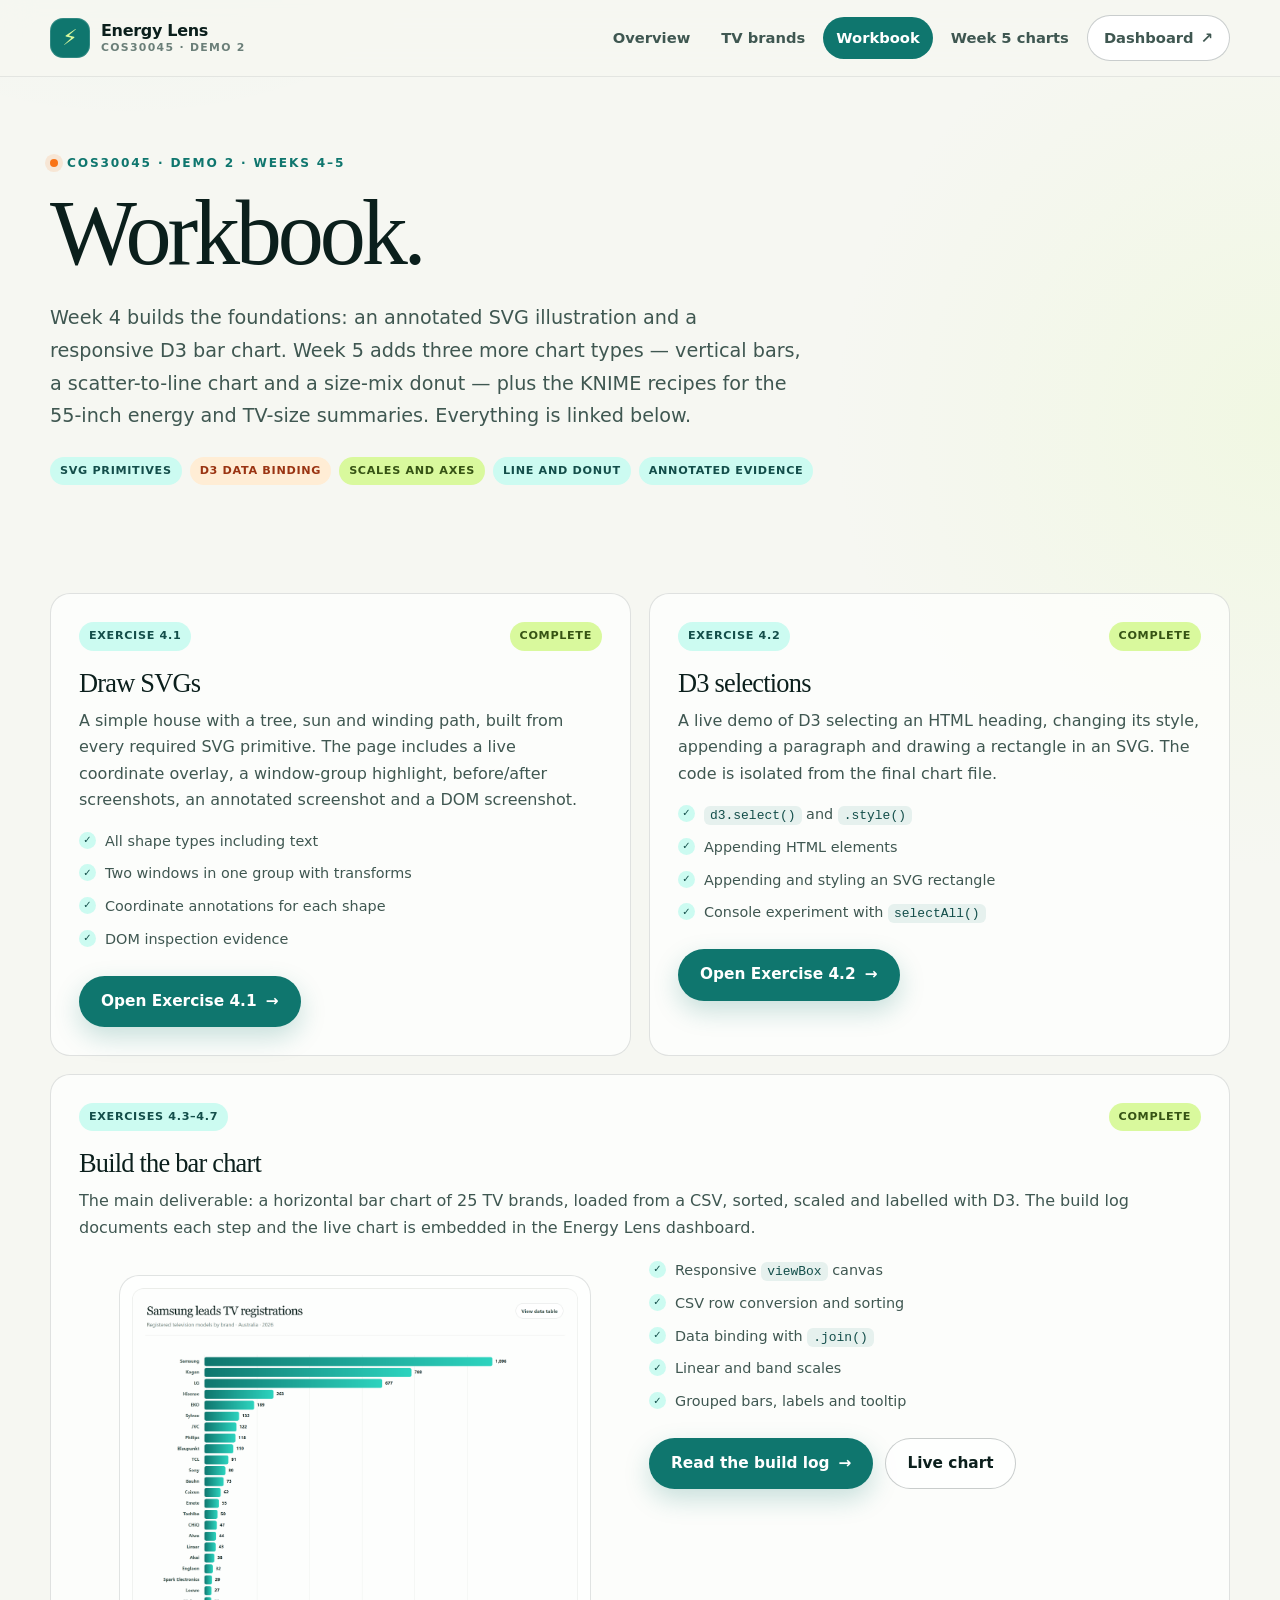
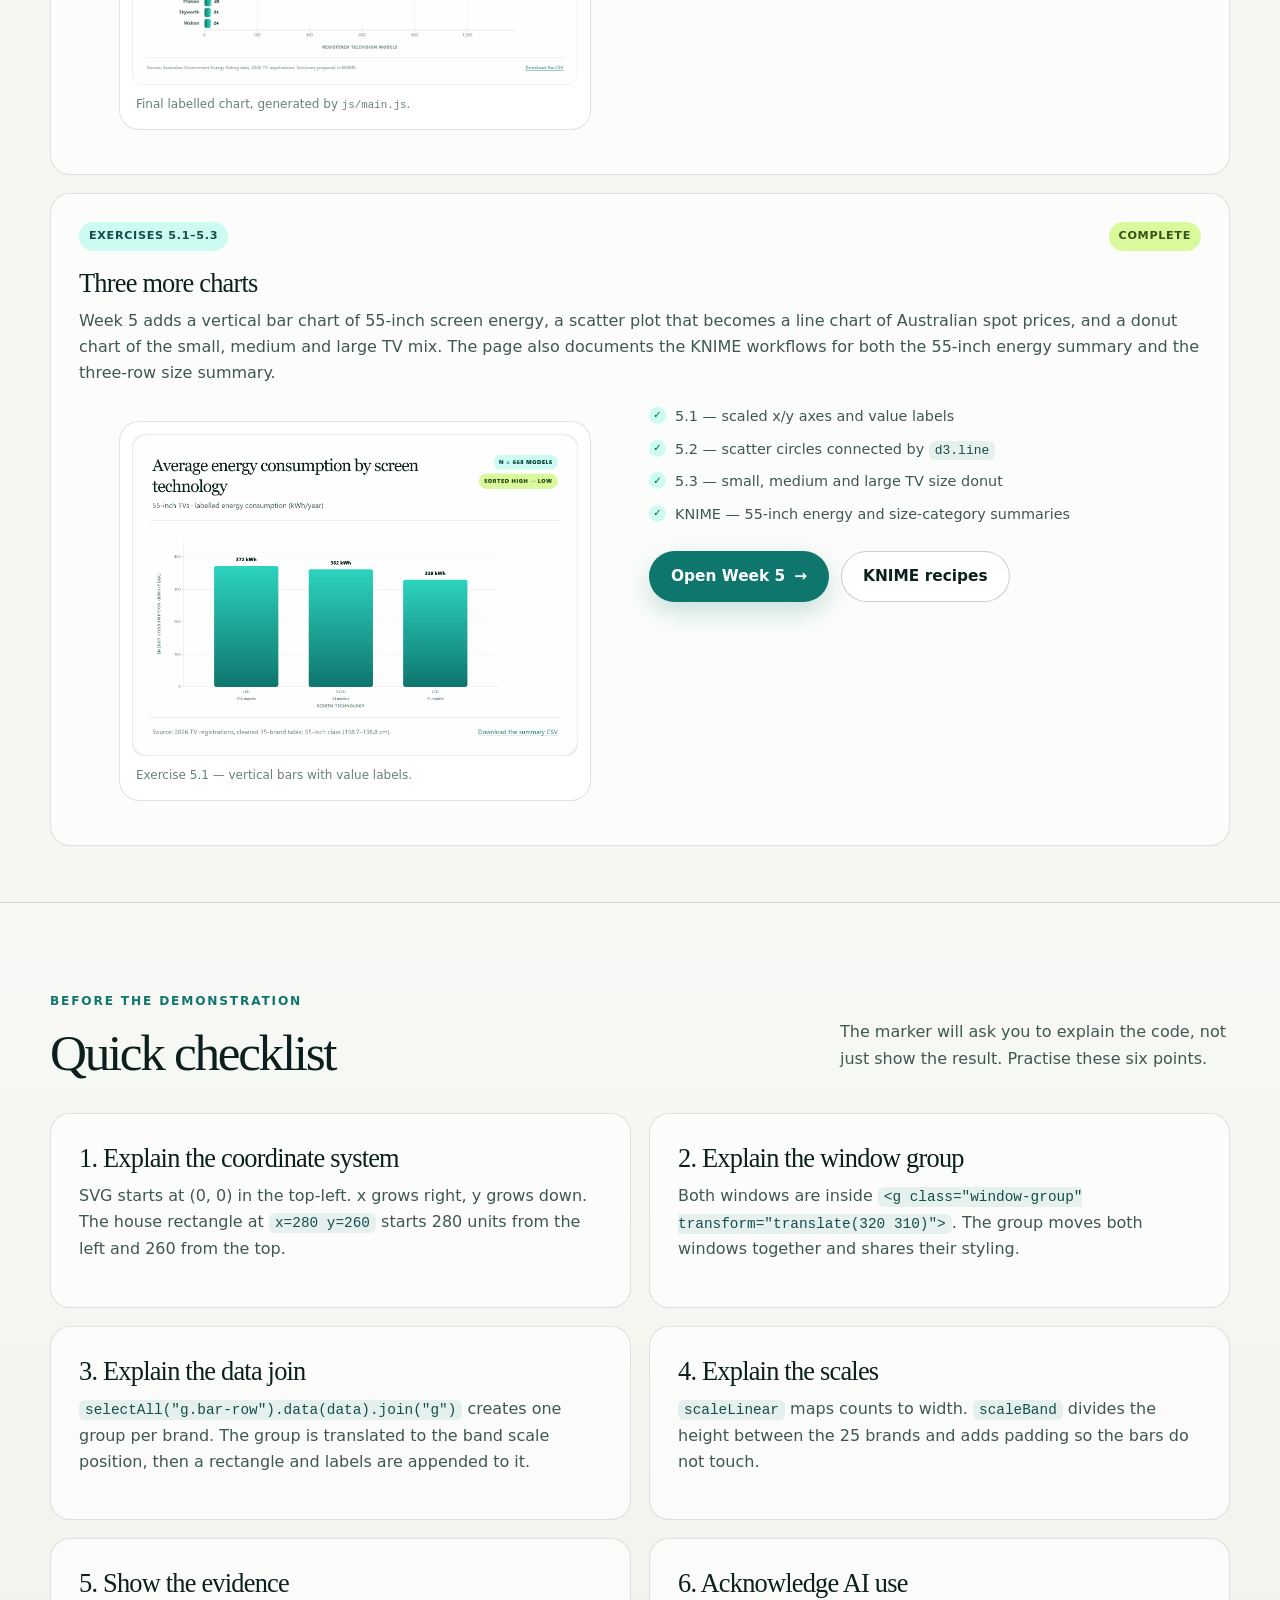
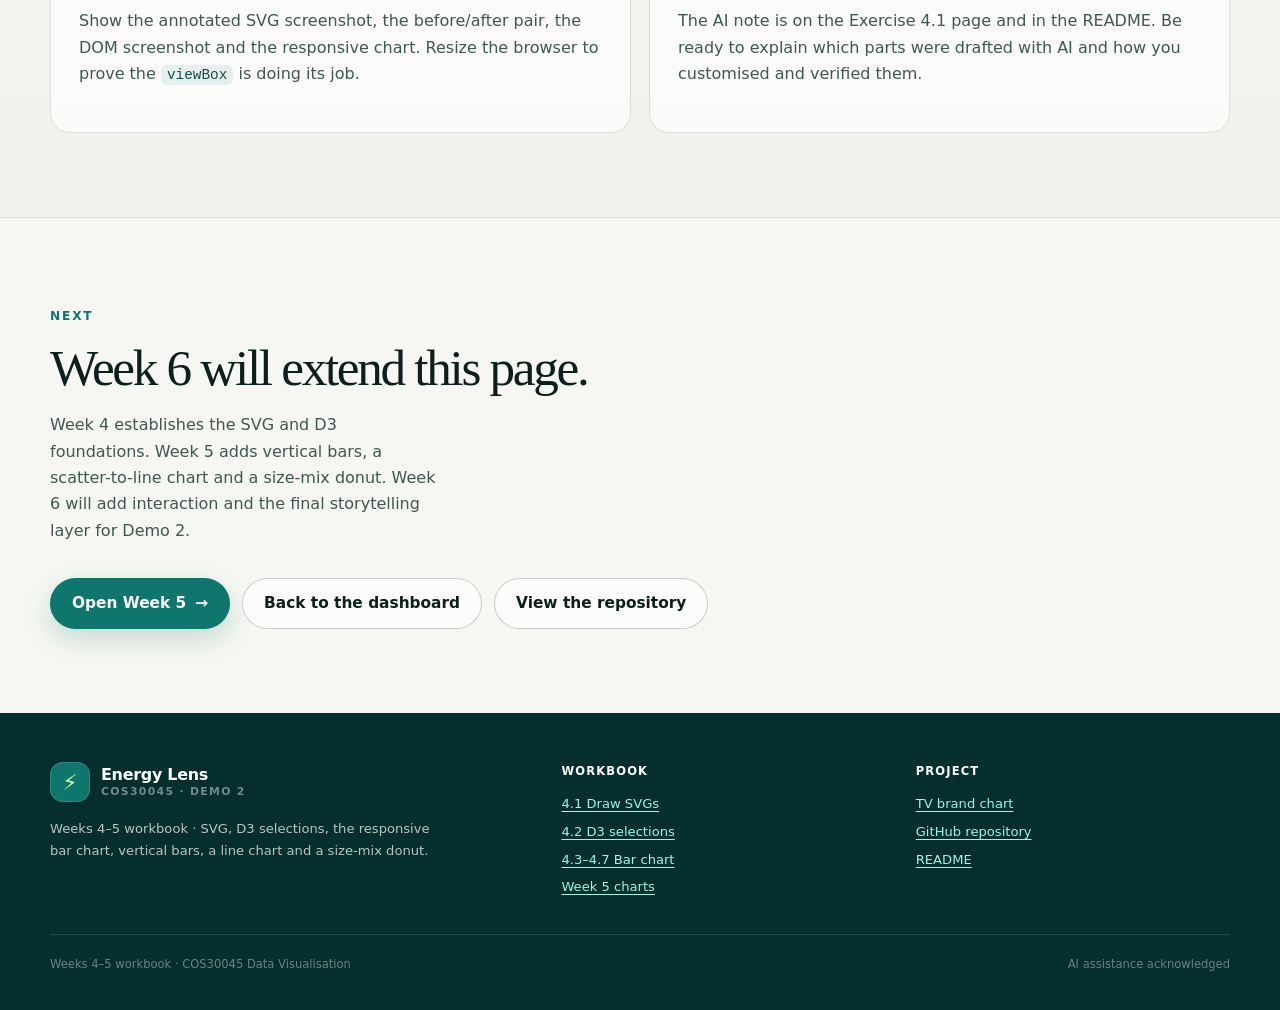
==== commit 3796928b: "Complete Exercise 5.3 with TV size donut" ====
--- a/exercises/index.html
+++ b/exercises/index.html
@@ -3,7 +3,7 @@
 <head>
   <meta charset="UTF-8">
   <meta name="viewport" content="width=device-width, initial-scale=1.0">
-  <meta name="description" content="Workbook for COS30045 Demo 2 — Week 4 SVG and D3 bar chart exercises, plus Week 5 vertical bars, scatter-to-line and donut charts.">
+  <meta name="description" content="Workbook for COS30045 Demo 2 — Week 4 SVG and D3 bar chart exercises, plus Week 5 vertical bars, a scatter-to-line chart and a size-mix donut.">
   <title>Weeks 4–5 workbook | Energy Lens</title>
   <link rel="stylesheet" href="../style.css">
   <link rel="icon" href="../assets/favicon.svg" type="image/svg+xml">
@@ -38,7 +38,8 @@
         <p class="lede">
           Week 4 builds the foundations: an annotated SVG illustration and a responsive D3 bar
           chart. Week 5 adds three more chart types — vertical bars, a scatter-to-line chart and a
-          donut — plus the KNIME recipe for the 55-inch TV summary. Everything is linked below.
+          size-mix donut — plus the KNIME recipes for the 55-inch energy and TV-size summaries.
+          Everything is linked below.
         </p>
         <div class="exercise-meta">
           <span class="tag">SVG primitives</span>
@@ -137,8 +138,9 @@
             <h3>Three more charts</h3>
             <p>
               Week 5 adds a vertical bar chart of 55-inch screen energy, a scatter plot that
-              becomes a line chart of Australian spot prices, and a donut chart of the 2026 brand
-              mix. The page also documents the KNIME workflow that produces the 55-inch summary.
+              becomes a line chart of Australian spot prices, and a donut chart of the small,
+              medium and large TV mix. The page also documents the KNIME workflows for both the
+              55-inch energy summary and the three-row size summary.
             </p>
             <div class="image-grid image-grid--spaced">
               <figure class="image-card">
@@ -150,12 +152,12 @@
                 <ul class="checklist">
                   <li>5.1 — scaled x/y axes and value labels</li>
                   <li>5.2 — scatter circles connected by <code>d3.line</code></li>
-                  <li>5.3 — <code>d3.pie()</code> and <code>d3.arc()</code> donut</li>
-                  <li>KNIME — 55-inch filter, Rule Engine, GroupBy, CSV Writer</li>
+                  <li>5.3 — small, medium and large TV size donut</li>
+                  <li>KNIME — 55-inch energy and size-category summaries</li>
                 </ul>
                 <div class="hero-actions hero-actions--spaced">
                   <a class="button button-primary" href="exercise-5.html">Open Week 5 <span aria-hidden="true">→</span></a>
-                  <a class="button button-ghost" href="exercise-5.html#knime">KNIME recipe</a>
+                  <a class="button button-ghost" href="exercise-5.html#knime">KNIME recipes</a>
                 </div>
               </div>
             </div>
@@ -233,7 +235,7 @@
           </div>
           <p class="section-lede">
             Week 4 establishes the SVG and D3 foundations. Week 5 adds vertical bars, a
-            scatter-to-line chart and a donut. Week 6 will add interaction and the final
+            scatter-to-line chart and a size-mix donut. Week 6 will add interaction and the final
             storytelling layer for Demo 2.
           </p>
         </div>
@@ -257,7 +259,7 @@
               <span class="brand-sub">COS30045 · Demo 2</span>
             </span>
           </a>
-          <p>Weeks 4–5 workbook · SVG, D3 selections, the responsive bar chart, vertical bars, a line chart and a donut.</p>
+          <p>Weeks 4–5 workbook · SVG, D3 selections, the responsive bar chart, vertical bars, a line chart and a size-mix donut.</p>
         </div>
         <div>
           <h4>Workbook</h4>
--- a/style.css
+++ b/style.css
@@ -1819,17 +1819,17 @@
 }
 
 .donut-slice-name {
-  fill: var(--white);
+  fill: var(--ink);
   font-family: var(--font-sans);
-  font-size: 12px;
+  font-size: 16px;
   font-weight: 800;
   letter-spacing: 0.02em;
 }
 
 .donut-slice-share {
-  fill: rgba(255, 255, 255, 0.9);
+  fill: rgba(15, 23, 42, 0.72);
   font-family: var(--font-sans);
-  font-size: 10px;
+  font-size: 13px;
   font-weight: 700;
 }
 
@@ -1844,7 +1844,7 @@
 .donut-center-label {
   fill: var(--ink-soft);
   font-family: var(--font-sans);
-  font-size: 11px;
+  font-size: 14px;
   font-weight: 700;
   letter-spacing: 0.08em;
   text-transform: uppercase;
@@ -1853,7 +1853,7 @@
 .donut-center-sub {
   fill: var(--ink-faint);
   font-family: var(--font-sans);
-  font-size: 10px;
+  font-size: 12px;
   font-weight: 600;
 }
 
@@ -2201,11 +2201,8 @@
   }
 
   .donut-legend-item {
-    grid-template-columns: 12px minmax(0, 1fr) auto;
-  }
-
-  .donut-legend-share {
-    display: none;
+    grid-template-columns: 12px minmax(0, 1fr) auto auto;
+    gap: 8px;
   }
 }
 
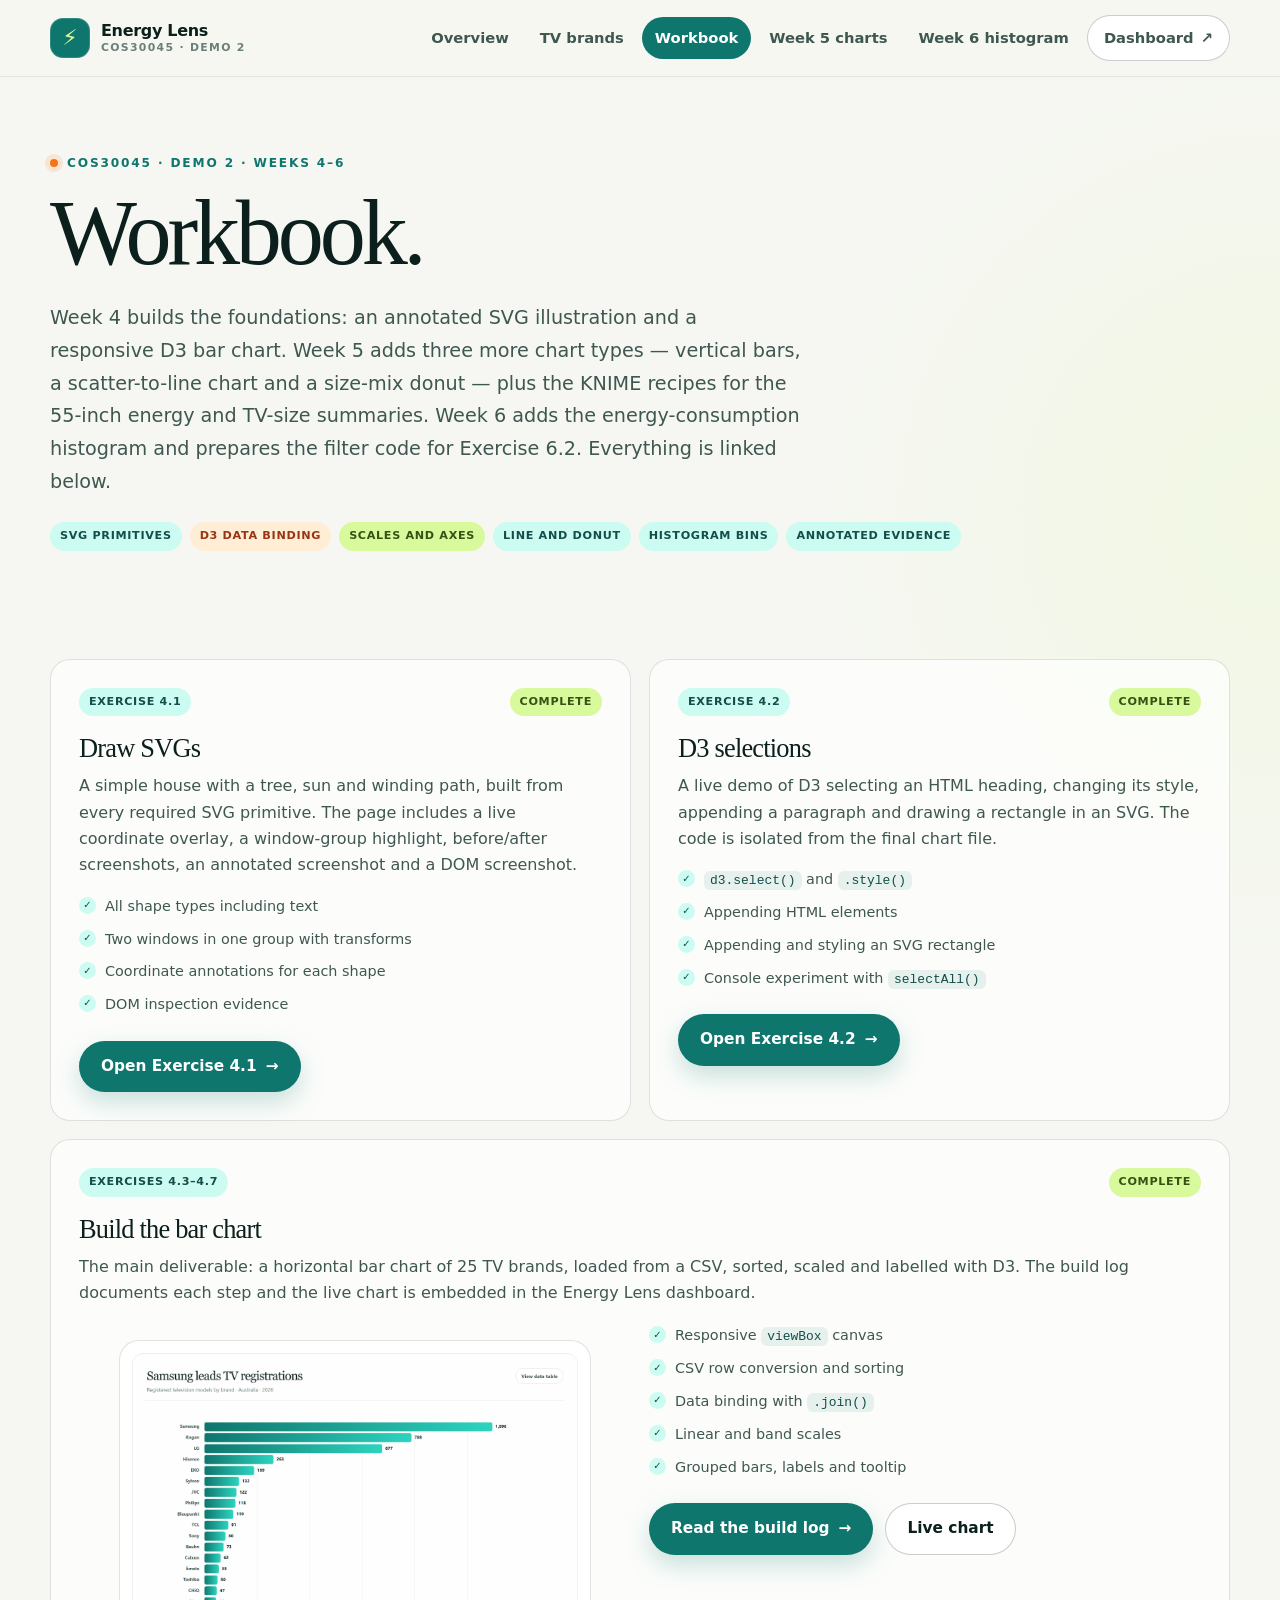
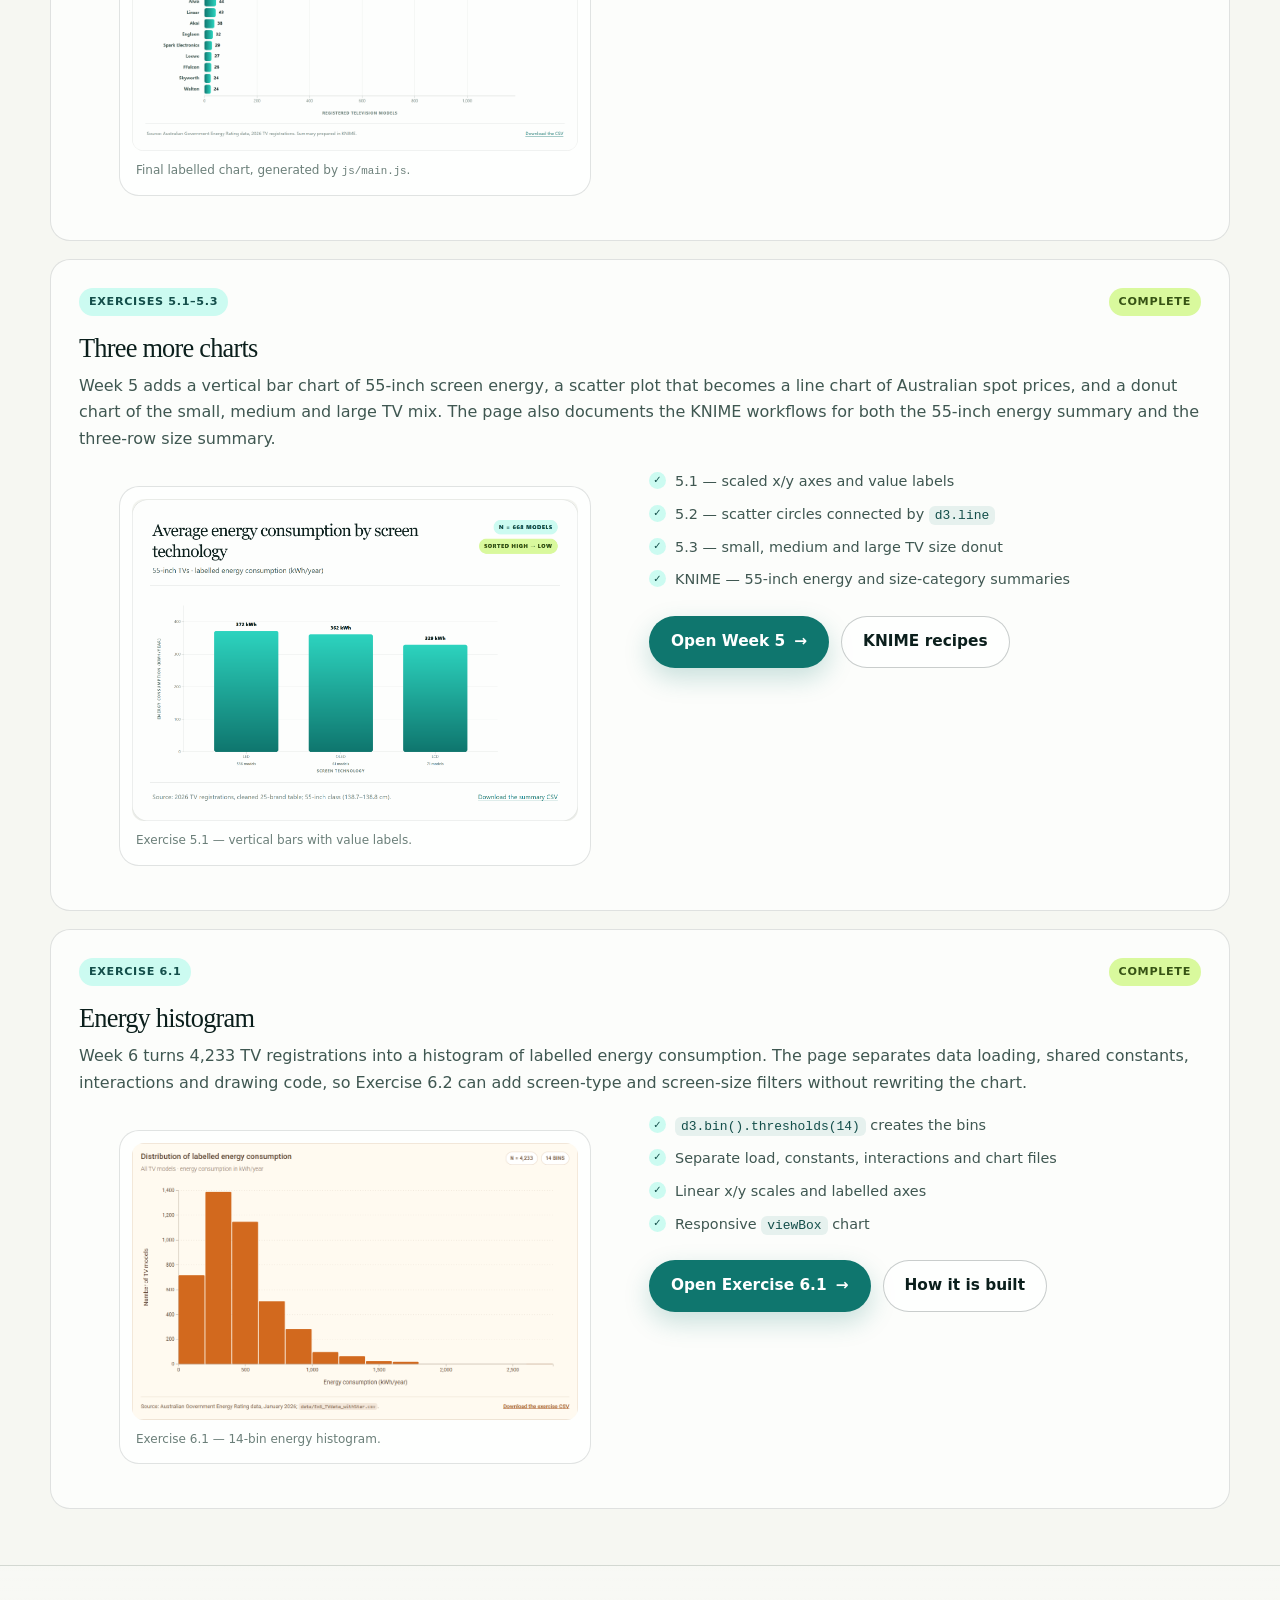
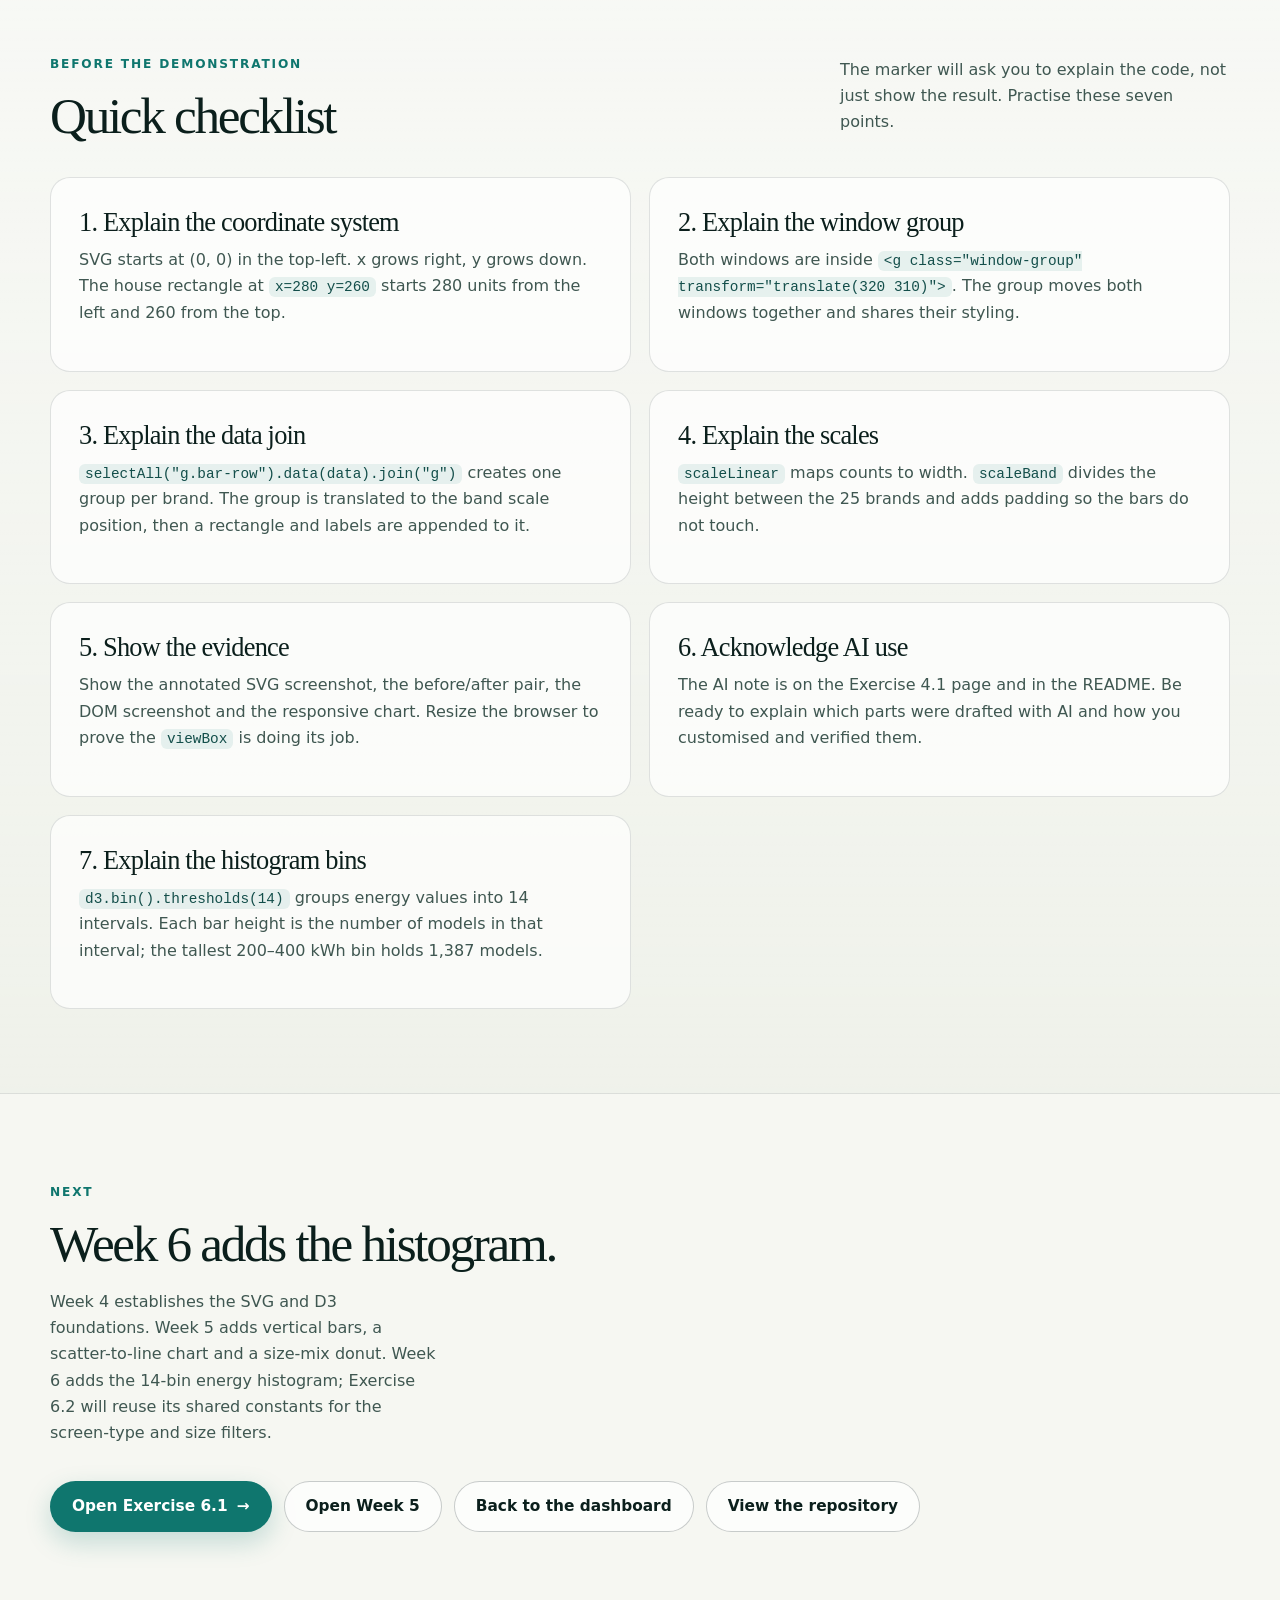
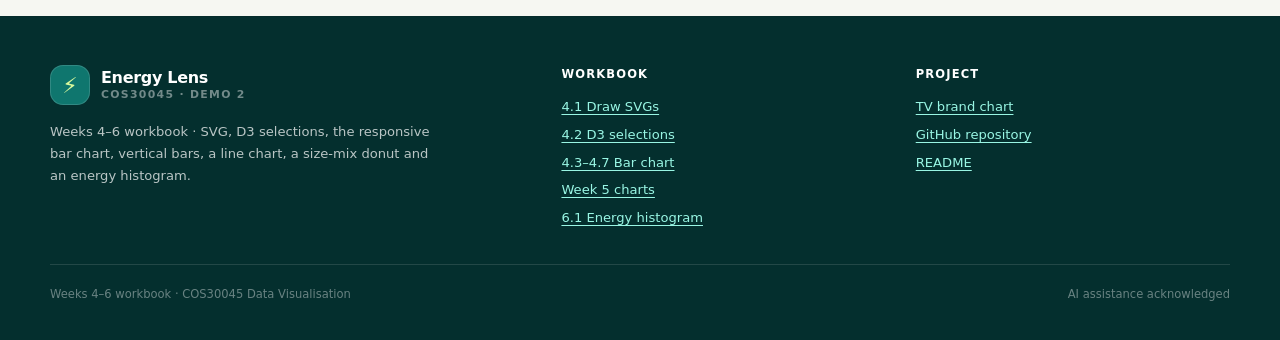
==== commit 8cd66eee: "Correct 5.3 size donut data and add 6.1 energy histogram" ====
--- a/exercises/index.html
+++ b/exercises/index.html
@@ -3,8 +3,8 @@
 <head>
   <meta charset="UTF-8">
   <meta name="viewport" content="width=device-width, initial-scale=1.0">
-  <meta name="description" content="Workbook for COS30045 Demo 2 — Week 4 SVG and D3 bar chart exercises, plus Week 5 vertical bars, a scatter-to-line chart and a size-mix donut.">
-  <title>Weeks 4–5 workbook | Energy Lens</title>
+  <meta name="description" content="Workbook for COS30045 Demo 2 — Week 4 SVG and D3 bar chart exercises, Week 5 vertical bars, a scatter-to-line chart and a size-mix donut, and the Week 6 energy histogram.">
+  <title>Weeks 4–6 workbook | Energy Lens</title>
   <link rel="stylesheet" href="../style.css">
   <link rel="icon" href="../assets/favicon.svg" type="image/svg+xml">
 </head>
@@ -25,6 +25,7 @@
         <a href="../index.html#brand-chart">TV brands</a>
         <a href="index.html" aria-current="page">Workbook</a>
         <a href="exercise-5.html">Week 5 charts</a>
+        <a href="exercise-6.html">Week 6 histogram</a>
         <a class="nav-cta" href="../index.html">Dashboard <span aria-hidden="true">↗</span></a>
       </nav>
     </div>
@@ -33,19 +34,21 @@
   <main id="main">
     <section class="hub-hero">
       <div class="container">
-        <p class="eyebrow"><span class="pulse-dot" aria-hidden="true"></span> COS30045 · Demo 2 · Weeks 4–5</p>
+        <p class="eyebrow"><span class="pulse-dot" aria-hidden="true"></span> COS30045 · Demo 2 · Weeks 4–6</p>
         <h1>Workbook.</h1>
         <p class="lede">
           Week 4 builds the foundations: an annotated SVG illustration and a responsive D3 bar
           chart. Week 5 adds three more chart types — vertical bars, a scatter-to-line chart and a
           size-mix donut — plus the KNIME recipes for the 55-inch energy and TV-size summaries.
-          Everything is linked below.
+          Week 6 adds the energy-consumption histogram and prepares the filter code for Exercise
+          6.2. Everything is linked below.
         </p>
         <div class="exercise-meta">
           <span class="tag">SVG primitives</span>
           <span class="tag tag--orange">D3 data binding</span>
           <span class="tag tag--lime">Scales and axes</span>
           <span class="tag">Line and donut</span>
+          <span class="tag">Histogram bins</span>
           <span class="tag">Annotated evidence</span>
         </div>
       </div>
@@ -162,6 +165,38 @@
               </div>
             </div>
           </article>
+
+          <article class="hub-card hub-card--wide">
+            <div class="svg-toolbar svg-toolbar--spaced">
+              <span class="tag">Exercise 6.1</span>
+              <span class="tag tag--lime">Complete</span>
+            </div>
+            <h3>Energy histogram</h3>
+            <p>
+              Week 6 turns 4,233 TV registrations into a histogram of labelled energy consumption.
+              The page separates data loading, shared constants, interactions and drawing code, so
+              Exercise 6.2 can add screen-type and screen-size filters without rewriting the chart.
+            </p>
+            <div class="image-grid image-grid--spaced">
+              <figure class="image-card">
+                <img src="../images/week6-histogram.png"
+                     alt="Histogram of TV energy consumption with 14 bins, peaking between 200 and 400 kWh per year.">
+                <figcaption>Exercise 6.1 — 14-bin energy histogram.</figcaption>
+              </figure>
+              <div>
+                <ul class="checklist">
+                  <li><code>d3.bin().thresholds(14)</code> creates the bins</li>
+                  <li>Separate load, constants, interactions and chart files</li>
+                  <li>Linear x/y scales and labelled axes</li>
+                  <li>Responsive <code>viewBox</code> chart</li>
+                </ul>
+                <div class="hero-actions hero-actions--spaced">
+                  <a class="button button-primary" href="exercise-6.html">Open Exercise 6.1 <span aria-hidden="true">→</span></a>
+                  <a class="button button-ghost" href="exercise-6.html#build-heading">How it is built</a>
+                </div>
+              </div>
+            </div>
+          </article>
         </div>
       </div>
     </section>
@@ -175,7 +210,7 @@
           </div>
           <p class="section-lede">
             The marker will ask you to explain the code, not just show the result. Practise these
-            six points.
+            seven points.
           </p>
         </div>
         <div class="hub-grid">
@@ -220,6 +255,14 @@
             <p>
               The AI note is on the Exercise 4.1 page and in the README. Be ready to explain which
               parts were drafted with AI and how you customised and verified them.
+            </p>
+          </article>
+          <article class="hub-card">
+            <h3>7. Explain the histogram bins</h3>
+            <p>
+              <code>d3.bin().thresholds(14)</code> groups energy values into 14 intervals. Each bar
+              height is the number of models in that interval; the tallest 200–400 kWh bin holds
+              1,387 models.
             </p>
           </article>
         </div>
@@ -231,16 +274,17 @@
         <div class="section-heading section-heading--stack">
           <div>
             <p class="section-kicker">Next</p>
-            <h2>Week 6 will extend this page.</h2>
+            <h2>Week 6 adds the histogram.</h2>
           </div>
           <p class="section-lede">
             Week 4 establishes the SVG and D3 foundations. Week 5 adds vertical bars, a
-            scatter-to-line chart and a size-mix donut. Week 6 will add interaction and the final
-            storytelling layer for Demo 2.
+            scatter-to-line chart and a size-mix donut. Week 6 adds the 14-bin energy histogram;
+            Exercise 6.2 will reuse its shared constants for the screen-type and size filters.
           </p>
         </div>
         <div class="hero-actions">
-          <a class="button button-primary" href="exercise-5.html">Open Week 5 <span aria-hidden="true">→</span></a>
+          <a class="button button-primary" href="exercise-6.html">Open Exercise 6.1 <span aria-hidden="true">→</span></a>
+          <a class="button button-ghost" href="exercise-5.html">Open Week 5</a>
           <a class="button button-ghost" href="../index.html">Back to the dashboard</a>
           <a class="button button-ghost" href="https://github.com/hung7405/COS30045-Data-Viz-demo-2" target="_blank" rel="noreferrer">View the repository</a>
         </div>
@@ -259,7 +303,7 @@
               <span class="brand-sub">COS30045 · Demo 2</span>
             </span>
           </a>
-          <p>Weeks 4–5 workbook · SVG, D3 selections, the responsive bar chart, vertical bars, a line chart and a size-mix donut.</p>
+          <p>Weeks 4–6 workbook · SVG, D3 selections, the responsive bar chart, vertical bars, a line chart, a size-mix donut and an energy histogram.</p>
         </div>
         <div>
           <h4>Workbook</h4>
@@ -268,6 +312,7 @@
             <li><a href="exercise-4.2.html">4.2 D3 selections</a></li>
             <li><a href="exercise-4.3-4.7.html">4.3–4.7 Bar chart</a></li>
             <li><a href="exercise-5.html">Week 5 charts</a></li>
+            <li><a href="exercise-6.html">6.1 Energy histogram</a></li>
           </ul>
         </div>
         <div>
@@ -280,7 +325,7 @@
         </div>
       </div>
       <div class="footer-bottom">
-        <span>Weeks 4–5 workbook · COS30045 Data Visualisation</span>
+        <span>Weeks 4–6 workbook · COS30045 Data Visualisation</span>
         <span>AI assistance acknowledged</span>
       </div>
     </div>
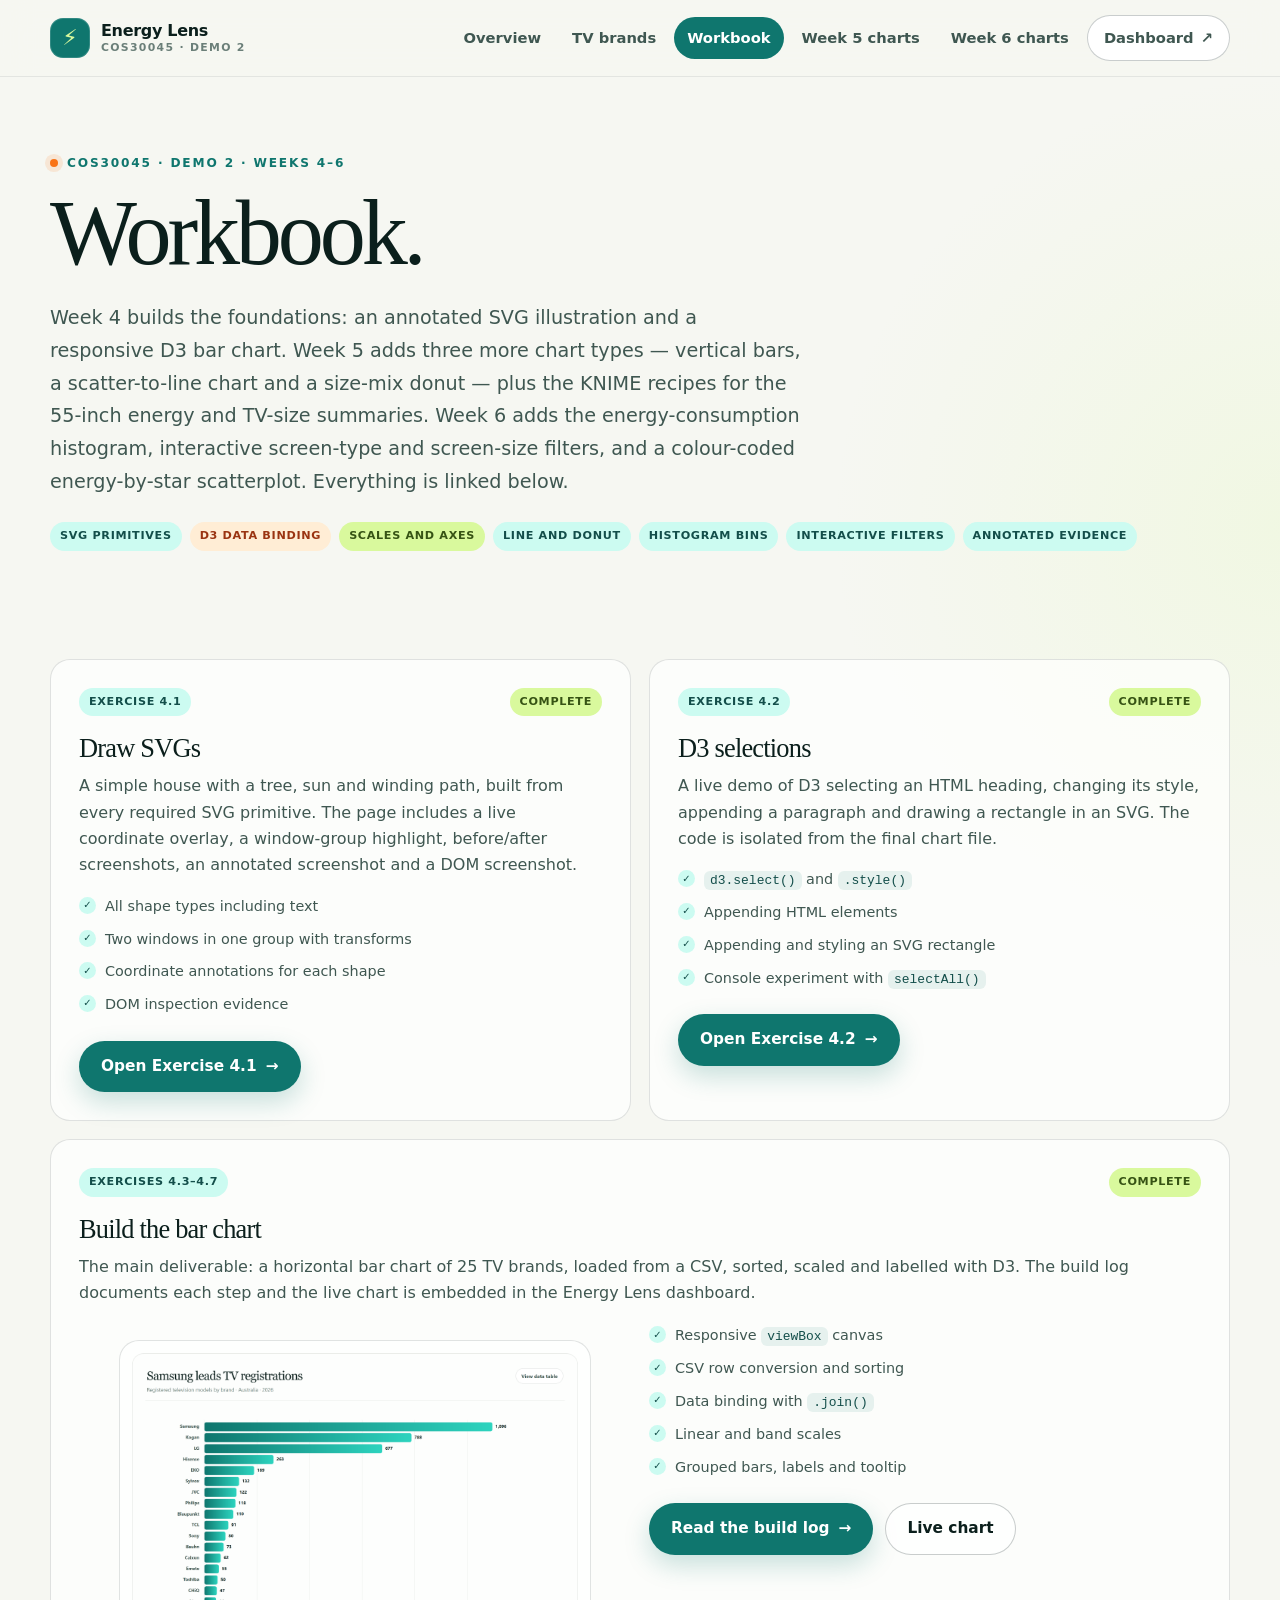
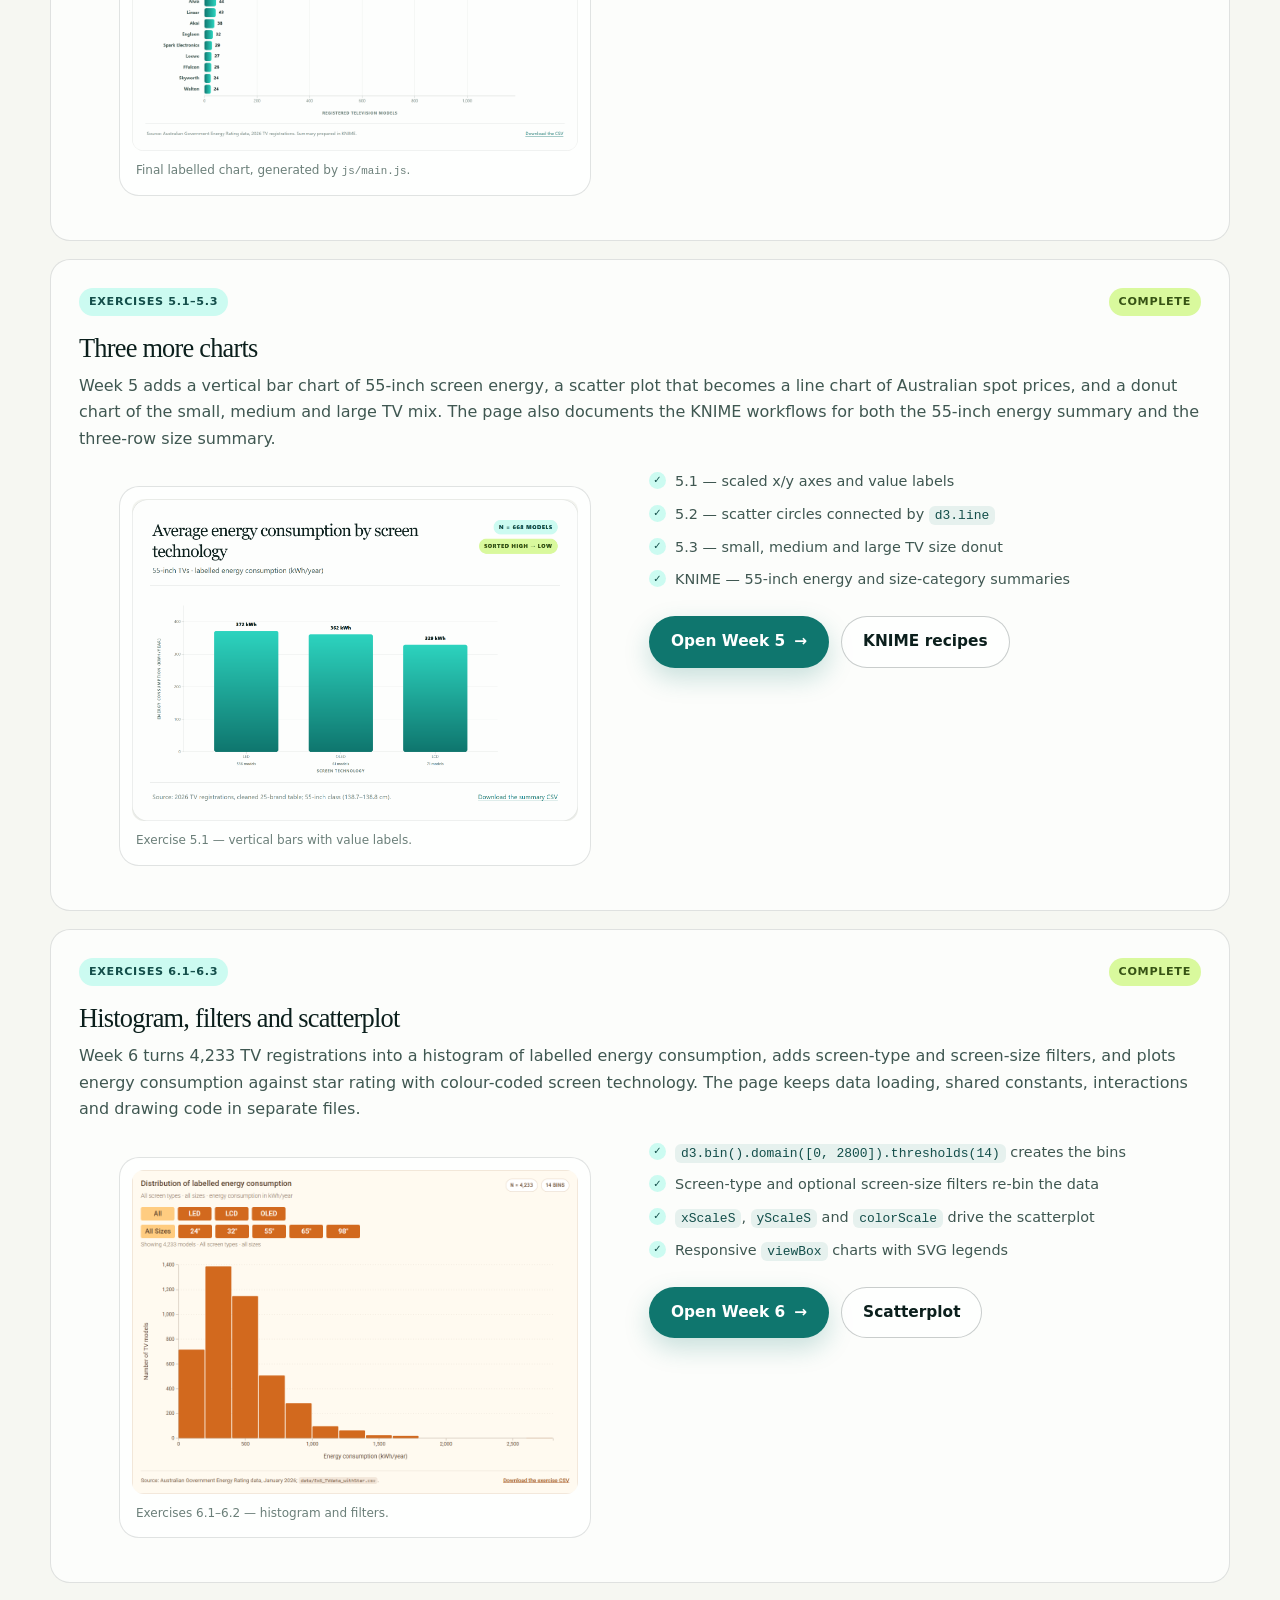
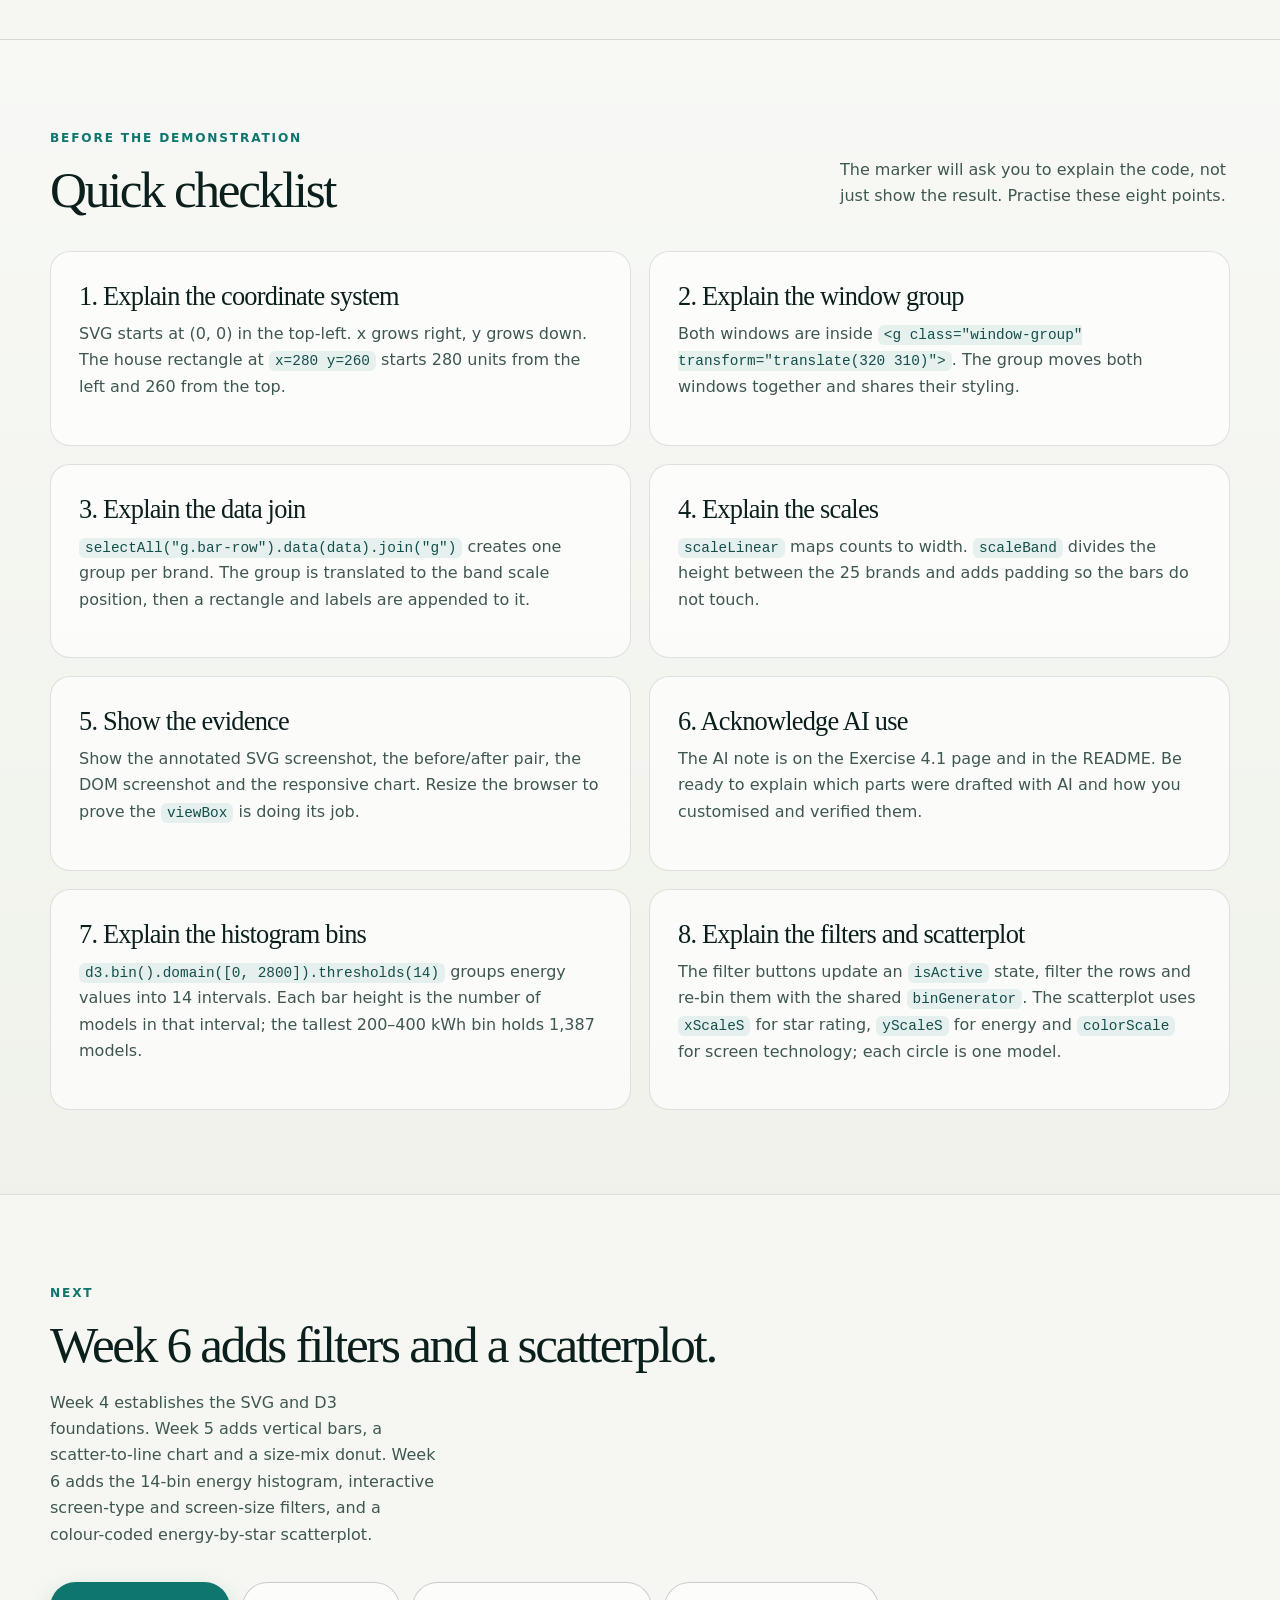
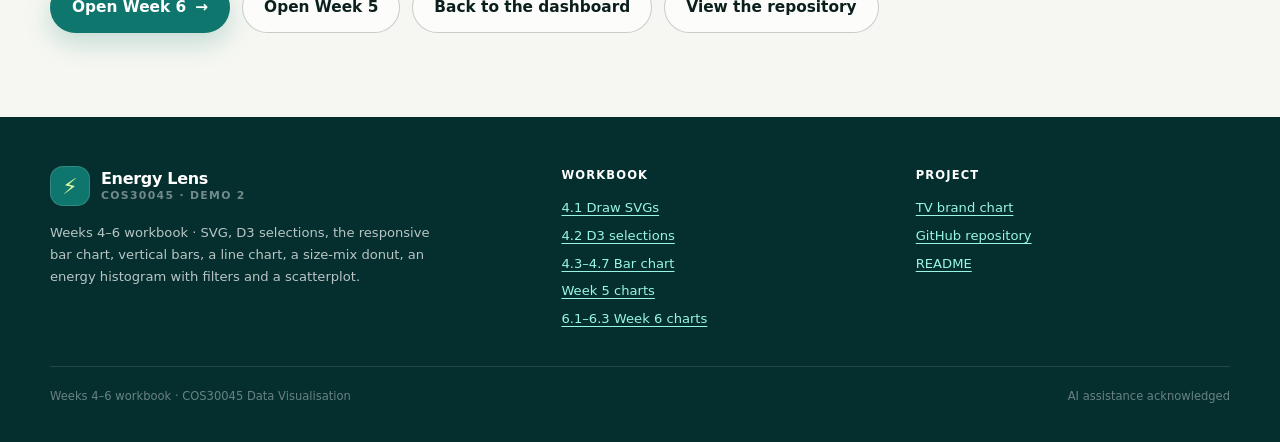
==== commit 268c1eca: "Add Week 6 filters and scatterplot" ====
--- a/exercises/index.html
+++ b/exercises/index.html
@@ -3,7 +3,7 @@
 <head>
   <meta charset="UTF-8">
   <meta name="viewport" content="width=device-width, initial-scale=1.0">
-  <meta name="description" content="Workbook for COS30045 Demo 2 — Week 4 SVG and D3 bar chart exercises, Week 5 vertical bars, a scatter-to-line chart and a size-mix donut, and the Week 6 energy histogram.">
+  <meta name="description" content="Workbook for COS30045 Demo 2 — Week 4 SVG and D3 bar chart exercises, Week 5 vertical bars, a scatter-to-line chart and a size-mix donut, and the Week 6 histogram, filters and scatterplot.">
   <title>Weeks 4–6 workbook | Energy Lens</title>
   <link rel="stylesheet" href="../style.css">
   <link rel="icon" href="../assets/favicon.svg" type="image/svg+xml">
@@ -25,7 +25,7 @@
         <a href="../index.html#brand-chart">TV brands</a>
         <a href="index.html" aria-current="page">Workbook</a>
         <a href="exercise-5.html">Week 5 charts</a>
-        <a href="exercise-6.html">Week 6 histogram</a>
+        <a href="exercise-6.html">Week 6 charts</a>
         <a class="nav-cta" href="../index.html">Dashboard <span aria-hidden="true">↗</span></a>
       </nav>
     </div>
@@ -40,8 +40,8 @@
           Week 4 builds the foundations: an annotated SVG illustration and a responsive D3 bar
           chart. Week 5 adds three more chart types — vertical bars, a scatter-to-line chart and a
           size-mix donut — plus the KNIME recipes for the 55-inch energy and TV-size summaries.
-          Week 6 adds the energy-consumption histogram and prepares the filter code for Exercise
-          6.2. Everything is linked below.
+          Week 6 adds the energy-consumption histogram, interactive screen-type and screen-size
+          filters, and a colour-coded energy-by-star scatterplot. Everything is linked below.
         </p>
         <div class="exercise-meta">
           <span class="tag">SVG primitives</span>
@@ -49,6 +49,7 @@
           <span class="tag tag--lime">Scales and axes</span>
           <span class="tag">Line and donut</span>
           <span class="tag">Histogram bins</span>
+          <span class="tag">Interactive filters</span>
           <span class="tag">Annotated evidence</span>
         </div>
       </div>
@@ -168,31 +169,32 @@
 
           <article class="hub-card hub-card--wide">
             <div class="svg-toolbar svg-toolbar--spaced">
-              <span class="tag">Exercise 6.1</span>
-              <span class="tag tag--lime">Complete</span>
-            </div>
-            <h3>Energy histogram</h3>
-            <p>
-              Week 6 turns 4,233 TV registrations into a histogram of labelled energy consumption.
-              The page separates data loading, shared constants, interactions and drawing code, so
-              Exercise 6.2 can add screen-type and screen-size filters without rewriting the chart.
+              <span class="tag">Exercises 6.1–6.3</span>
+              <span class="tag tag--lime">Complete</span>
+            </div>
+            <h3>Histogram, filters and scatterplot</h3>
+            <p>
+              Week 6 turns 4,233 TV registrations into a histogram of labelled energy consumption,
+              adds screen-type and screen-size filters, and plots energy consumption against star
+              rating with colour-coded screen technology. The page keeps data loading, shared
+              constants, interactions and drawing code in separate files.
             </p>
             <div class="image-grid image-grid--spaced">
               <figure class="image-card">
                 <img src="../images/week6-histogram.png"
-                     alt="Histogram of TV energy consumption with 14 bins, peaking between 200 and 400 kWh per year.">
-                <figcaption>Exercise 6.1 — 14-bin energy histogram.</figcaption>
+                     alt="Histogram of TV energy consumption with 14 bins and filter buttons for screen type and screen size.">
+                <figcaption>Exercises 6.1–6.2 — histogram and filters.</figcaption>
               </figure>
               <div>
                 <ul class="checklist">
-                  <li><code>d3.bin().thresholds(14)</code> creates the bins</li>
-                  <li>Separate load, constants, interactions and chart files</li>
-                  <li>Linear x/y scales and labelled axes</li>
-                  <li>Responsive <code>viewBox</code> chart</li>
+                  <li><code>d3.bin().domain([0, 2800]).thresholds(14)</code> creates the bins</li>
+                  <li>Screen-type and optional screen-size filters re-bin the data</li>
+                  <li><code>xScaleS</code>, <code>yScaleS</code> and <code>colorScale</code> drive the scatterplot</li>
+                  <li>Responsive <code>viewBox</code> charts with SVG legends</li>
                 </ul>
                 <div class="hero-actions hero-actions--spaced">
-                  <a class="button button-primary" href="exercise-6.html">Open Exercise 6.1 <span aria-hidden="true">→</span></a>
-                  <a class="button button-ghost" href="exercise-6.html#build-heading">How it is built</a>
+                  <a class="button button-primary" href="exercise-6.html">Open Week 6 <span aria-hidden="true">→</span></a>
+                  <a class="button button-ghost" href="exercise-6.html#scatter-heading">Scatterplot</a>
                 </div>
               </div>
             </div>
@@ -210,7 +212,7 @@
           </div>
           <p class="section-lede">
             The marker will ask you to explain the code, not just show the result. Practise these
-            seven points.
+            eight points.
           </p>
         </div>
         <div class="hub-grid">
@@ -260,9 +262,18 @@
           <article class="hub-card">
             <h3>7. Explain the histogram bins</h3>
             <p>
-              <code>d3.bin().thresholds(14)</code> groups energy values into 14 intervals. Each bar
-              height is the number of models in that interval; the tallest 200–400 kWh bin holds
-              1,387 models.
+              <code>d3.bin().domain([0, 2800]).thresholds(14)</code> groups energy values into 14
+              intervals. Each bar height is the number of models in that interval; the tallest
+              200–400 kWh bin holds 1,387 models.
+            </p>
+          </article>
+          <article class="hub-card">
+            <h3>8. Explain the filters and scatterplot</h3>
+            <p>
+              The filter buttons update an <code>isActive</code> state, filter the rows and re-bin
+              them with the shared <code>binGenerator</code>. The scatterplot uses
+              <code>xScaleS</code> for star rating, <code>yScaleS</code> for energy and
+              <code>colorScale</code> for screen technology; each circle is one model.
             </p>
           </article>
         </div>
@@ -274,16 +285,17 @@
         <div class="section-heading section-heading--stack">
           <div>
             <p class="section-kicker">Next</p>
-            <h2>Week 6 adds the histogram.</h2>
+            <h2>Week 6 adds filters and a scatterplot.</h2>
           </div>
           <p class="section-lede">
             Week 4 establishes the SVG and D3 foundations. Week 5 adds vertical bars, a
-            scatter-to-line chart and a size-mix donut. Week 6 adds the 14-bin energy histogram;
-            Exercise 6.2 will reuse its shared constants for the screen-type and size filters.
+            scatter-to-line chart and a size-mix donut. Week 6 adds the 14-bin energy histogram,
+            interactive screen-type and screen-size filters, and a colour-coded energy-by-star
+            scatterplot.
           </p>
         </div>
         <div class="hero-actions">
-          <a class="button button-primary" href="exercise-6.html">Open Exercise 6.1 <span aria-hidden="true">→</span></a>
+          <a class="button button-primary" href="exercise-6.html">Open Week 6 <span aria-hidden="true">→</span></a>
           <a class="button button-ghost" href="exercise-5.html">Open Week 5</a>
           <a class="button button-ghost" href="../index.html">Back to the dashboard</a>
           <a class="button button-ghost" href="https://github.com/hung7405/COS30045-Data-Viz-demo-2" target="_blank" rel="noreferrer">View the repository</a>
@@ -303,7 +315,7 @@
               <span class="brand-sub">COS30045 · Demo 2</span>
             </span>
           </a>
-          <p>Weeks 4–6 workbook · SVG, D3 selections, the responsive bar chart, vertical bars, a line chart, a size-mix donut and an energy histogram.</p>
+          <p>Weeks 4–6 workbook · SVG, D3 selections, the responsive bar chart, vertical bars, a line chart, a size-mix donut, an energy histogram with filters and a scatterplot.</p>
         </div>
         <div>
           <h4>Workbook</h4>
@@ -312,7 +324,7 @@
             <li><a href="exercise-4.2.html">4.2 D3 selections</a></li>
             <li><a href="exercise-4.3-4.7.html">4.3–4.7 Bar chart</a></li>
             <li><a href="exercise-5.html">Week 5 charts</a></li>
-            <li><a href="exercise-6.html">6.1 Energy histogram</a></li>
+            <li><a href="exercise-6.html">6.1–6.3 Week 6 charts</a></li>
           </ul>
         </div>
         <div>
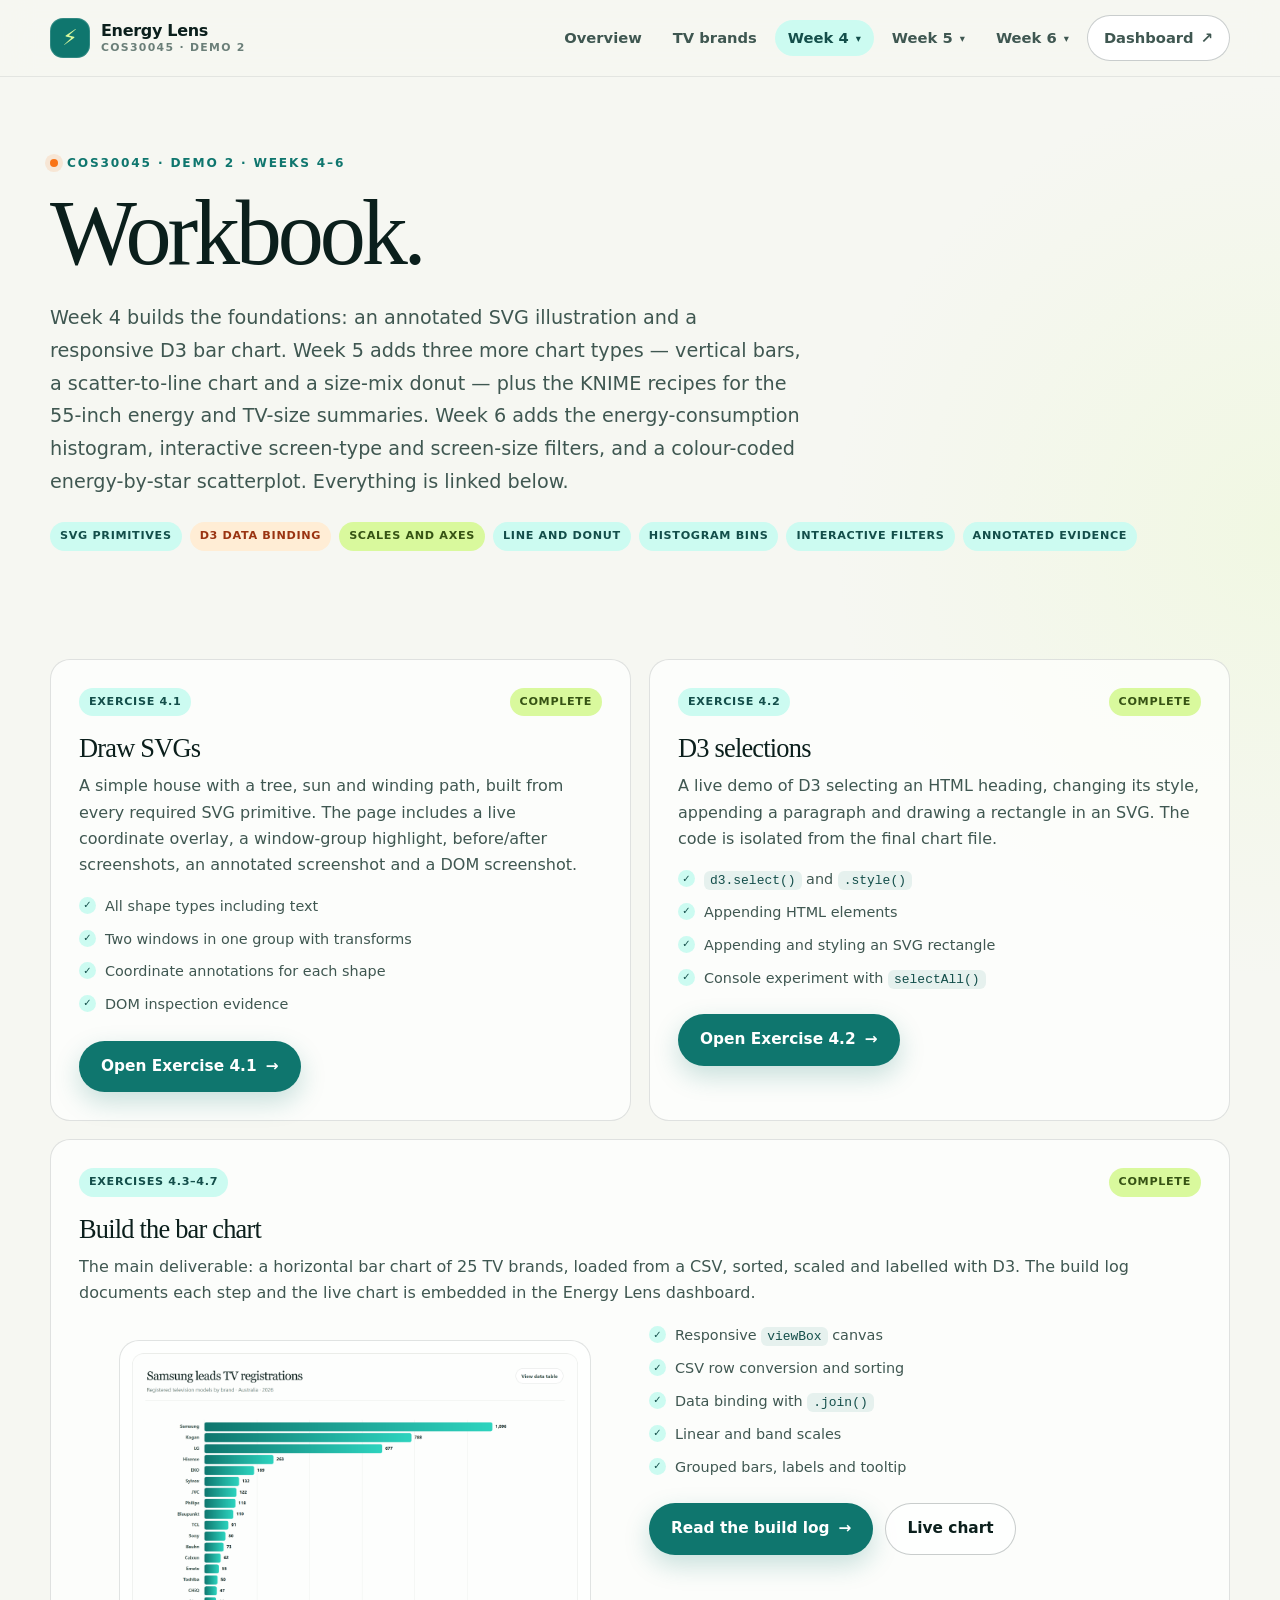
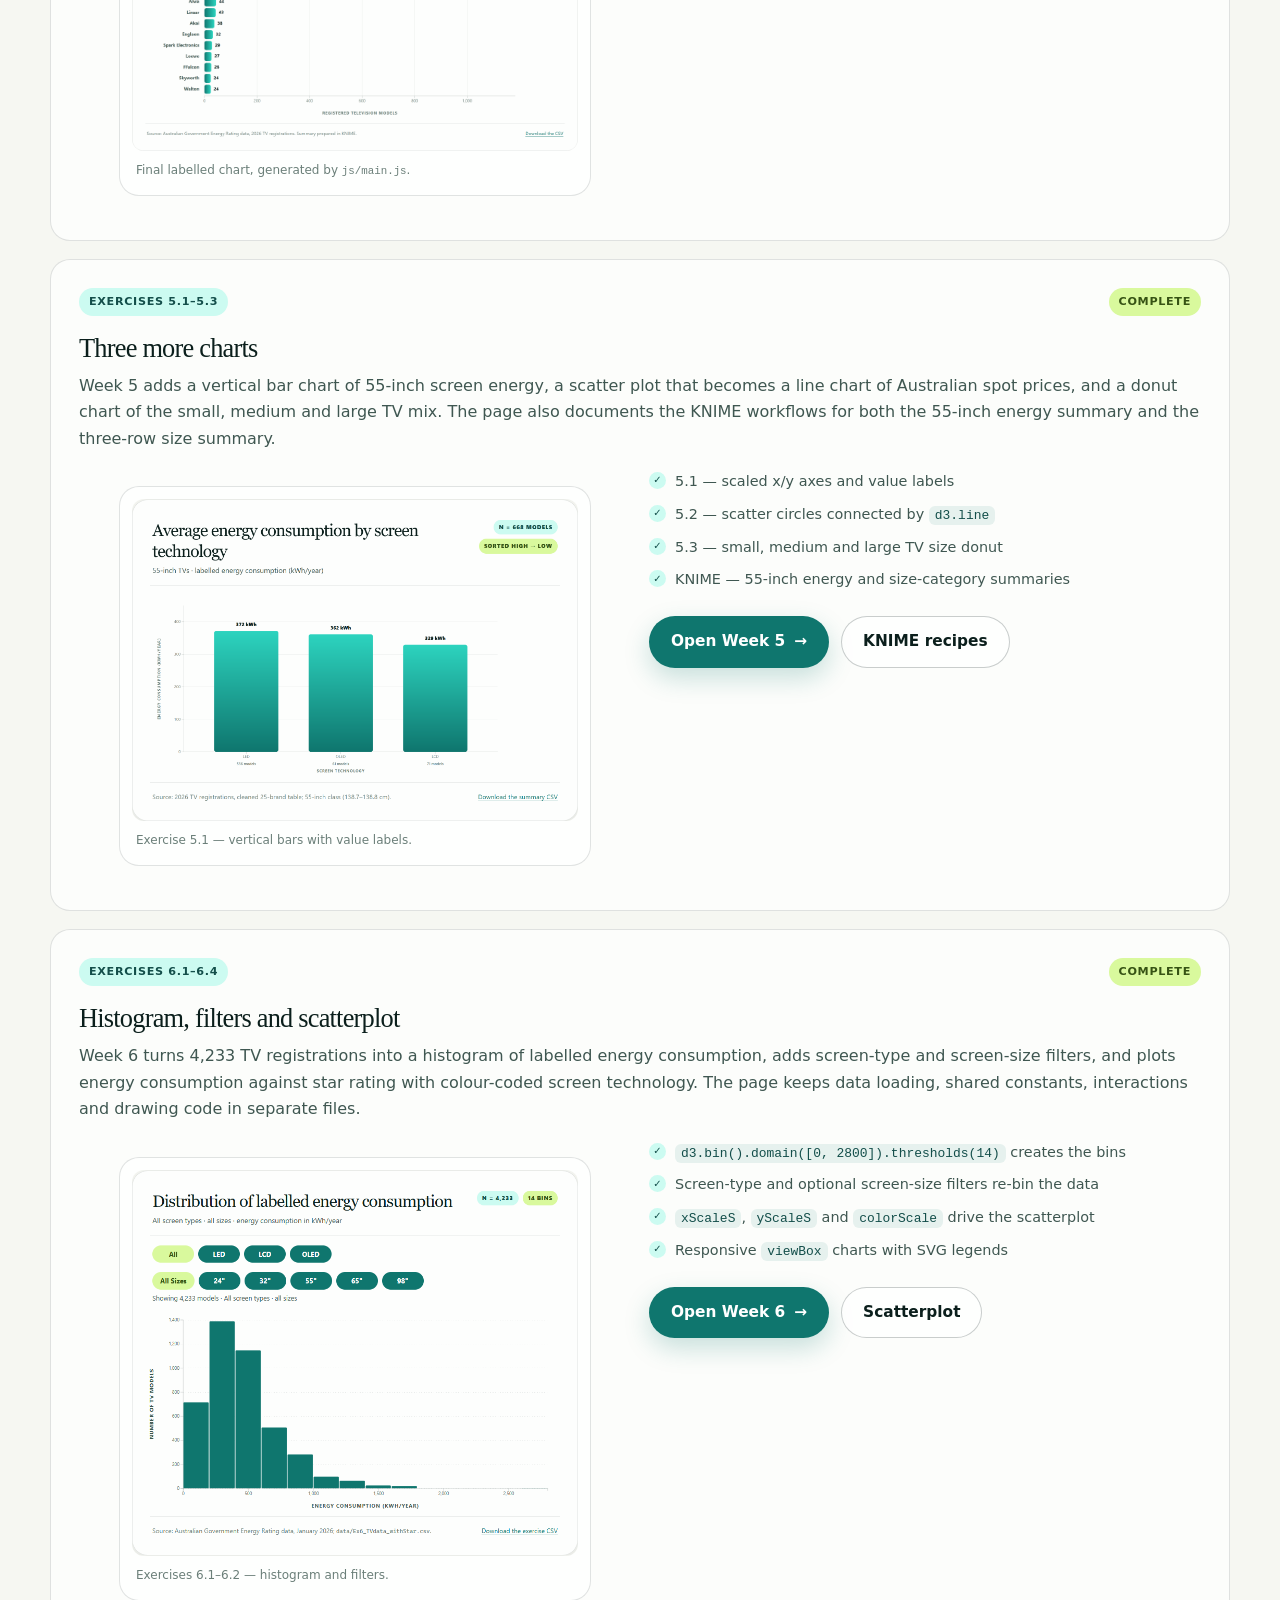
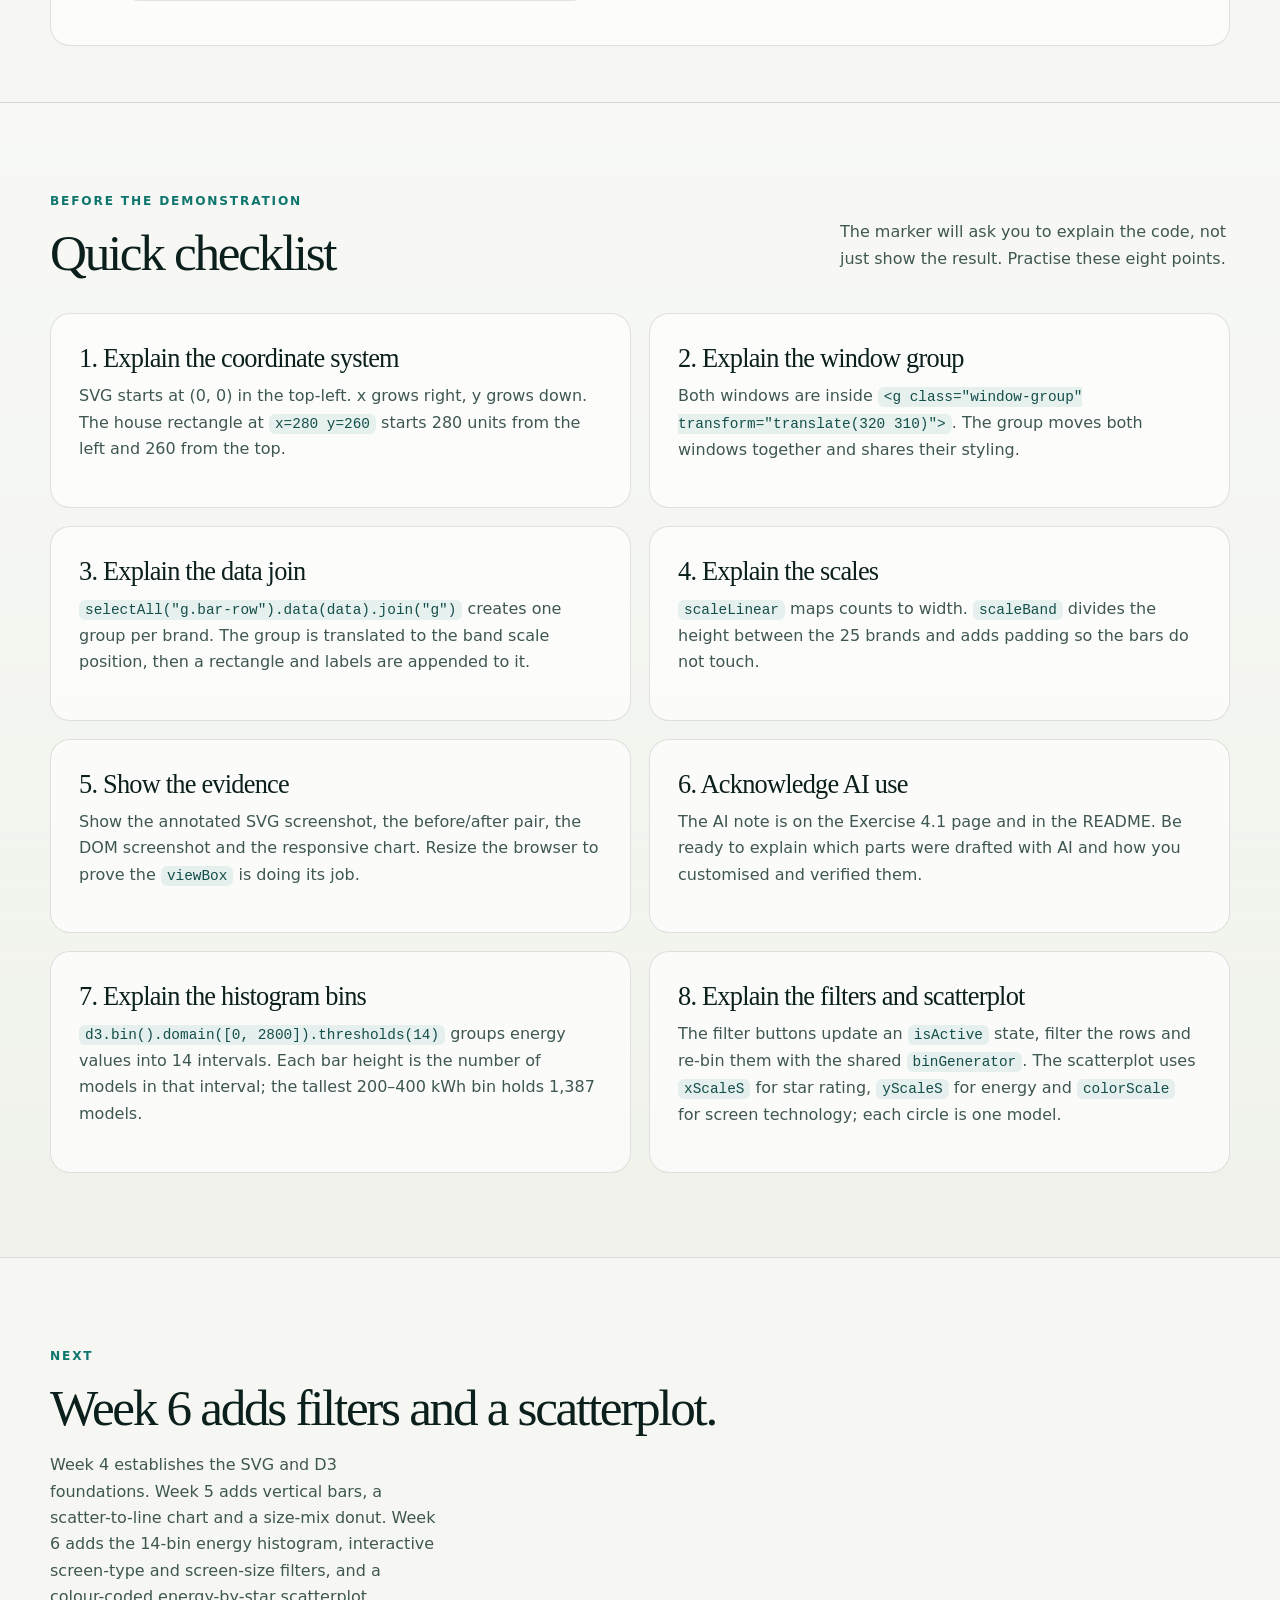
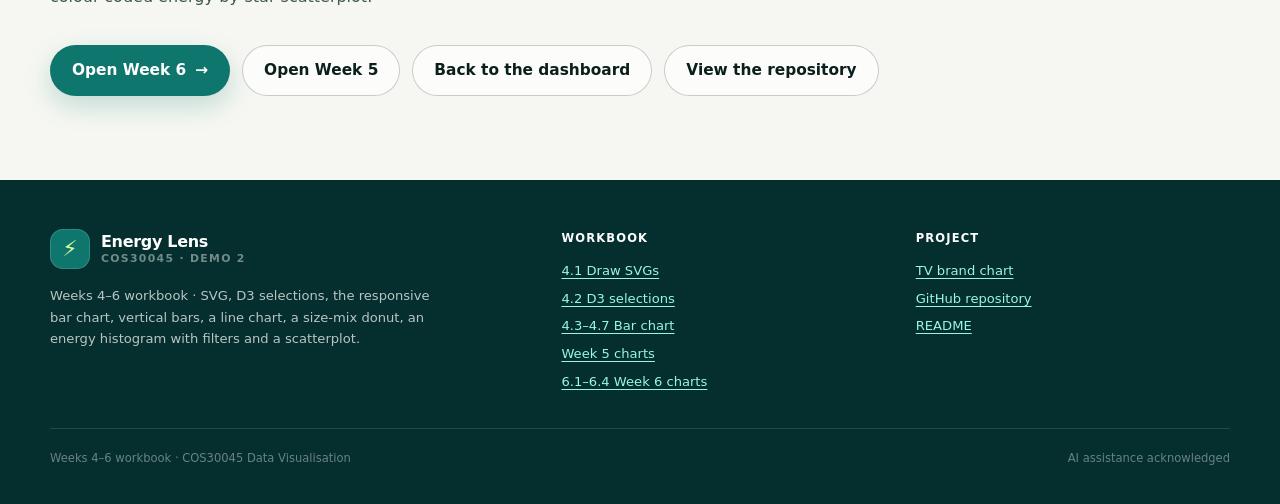
==== commit c66cd14e: "Finish Week 4–6 workbook, dashboard and KNIME workflows for Demo 2 - Add 3 KNIME workflows with embe" ====
--- a/exercises/index.html
+++ b/exercises/index.html
@@ -23,9 +23,35 @@
       <nav class="nav-links" aria-label="Primary navigation">
         <a href="../index.html#overview">Overview</a>
         <a href="../index.html#brand-chart">TV brands</a>
-        <a href="index.html" aria-current="page">Workbook</a>
-        <a href="exercise-5.html">Week 5 charts</a>
-        <a href="exercise-6.html">Week 6 charts</a>
+        <details class="nav-group">
+          <summary class="nav-group-label is-current">Week 4</summary>
+          <div class="nav-submenu">
+            <a href="index.html" aria-current="page">Week 4 workbook</a>
+            <a href="exercise-4.1.html">4.1 Draw SVGs</a>
+            <a href="exercise-4.2.html">4.2 D3 selections</a>
+            <a href="exercise-4.3-4.7.html">4.3–4.7 Bar chart</a>
+          </div>
+        </details>
+        <details class="nav-group">
+          <summary class="nav-group-label">Week 5</summary>
+          <div class="nav-submenu">
+            <a href="exercise-5.html">Week 5 overview</a>
+            <a href="exercise-5.html#bar">5.1 Vertical bars</a>
+            <a href="exercise-5.html#line">5.2 Scatter + line</a>
+            <a href="exercise-5.html#donut">5.3 Donut chart</a>
+            <a href="exercise-5.html#knime">KNIME recipes</a>
+          </div>
+        </details>
+        <details class="nav-group">
+          <summary class="nav-group-label">Week 6</summary>
+          <div class="nav-submenu">
+            <a href="exercise-6.html">Week 6 overview</a>
+            <a href="exercise-6.html#histogram-section">6.1 Histogram</a>
+            <a href="exercise-6.html#histogram-section">6.2 Filters</a>
+            <a href="exercise-6.html#scatter">6.3 Scatterplot</a>
+            <a href="exercise-6.html#tooltip">6.4 Tooltip</a>
+          </div>
+        </details>
         <a class="nav-cta" href="../index.html">Dashboard <span aria-hidden="true">↗</span></a>
       </nav>
     </div>
@@ -169,7 +195,7 @@
 
           <article class="hub-card hub-card--wide">
             <div class="svg-toolbar svg-toolbar--spaced">
-              <span class="tag">Exercises 6.1–6.3</span>
+              <span class="tag">Exercises 6.1–6.4</span>
               <span class="tag tag--lime">Complete</span>
             </div>
             <h3>Histogram, filters and scatterplot</h3>
@@ -324,7 +350,7 @@
             <li><a href="exercise-4.2.html">4.2 D3 selections</a></li>
             <li><a href="exercise-4.3-4.7.html">4.3–4.7 Bar chart</a></li>
             <li><a href="exercise-5.html">Week 5 charts</a></li>
-            <li><a href="exercise-6.html">6.1–6.3 Week 6 charts</a></li>
+            <li><a href="exercise-6.html">6.1–6.4 Week 6 charts</a></li>
           </ul>
         </div>
         <div>
--- a/style.css
+++ b/style.css
@@ -218,6 +218,94 @@
   background: var(--white);
 }
 
+/* Grouped week navigation */
+.nav-group {
+  position: relative;
+}
+
+.nav-group summary {
+  display: inline-flex;
+  align-items: center;
+  gap: 7px;
+  padding: 9px 13px;
+  border-radius: 999px;
+  color: var(--ink-soft);
+  cursor: pointer;
+  font-size: 0.92rem;
+  font-weight: 600;
+  line-height: 1.2;
+  list-style: none;
+  transition: background 160ms ease, color 160ms ease;
+}
+
+.nav-group summary::-webkit-details-marker {
+  display: none;
+}
+
+.nav-group summary::after {
+  content: "▾";
+  font-size: 0.7em;
+  line-height: 1;
+  transition: transform 160ms ease;
+}
+
+.nav-group summary:hover,
+.nav-group[open] summary {
+  background: rgba(15, 118, 110, 0.08);
+  color: var(--teal-900);
+}
+
+.nav-group summary:focus-visible {
+  outline: 3px solid var(--orange);
+  outline-offset: 3px;
+}
+
+.nav-group[open] summary::after {
+  transform: rotate(180deg);
+}
+
+.nav-group-label.is-current {
+  background: var(--teal-100);
+  color: var(--teal-900);
+}
+
+.nav-submenu {
+  position: absolute;
+  top: calc(100% + 8px);
+  left: 0;
+  z-index: 120;
+  display: grid;
+  min-width: 232px;
+  gap: 2px;
+  padding: 8px;
+  border: 1px solid var(--line);
+  border-radius: var(--radius-sm);
+  background: var(--white);
+  box-shadow: var(--shadow-md);
+}
+
+.nav-submenu a {
+  display: block;
+  padding: 8px 10px;
+  border-radius: 8px;
+  color: var(--ink-soft);
+  font-size: 0.86rem;
+  font-weight: 600;
+  line-height: 1.35;
+  text-decoration: none;
+  white-space: nowrap;
+}
+
+.nav-submenu a:hover {
+  background: var(--teal-100);
+  color: var(--teal-900);
+}
+
+.nav-submenu a[aria-current="page"] {
+  background: var(--teal-700);
+  color: var(--white);
+}
+
 /* ------------------------------------------------------------
    Typography and shared blocks
    ------------------------------------------------------------ */
@@ -2164,7 +2252,8 @@
     min-height: 68px;
   }
 
-  .nav-links a:not(.nav-cta) {
+  .nav-links a:not(.nav-cta),
+  .nav-links .nav-group {
     display: none;
   }
 }
